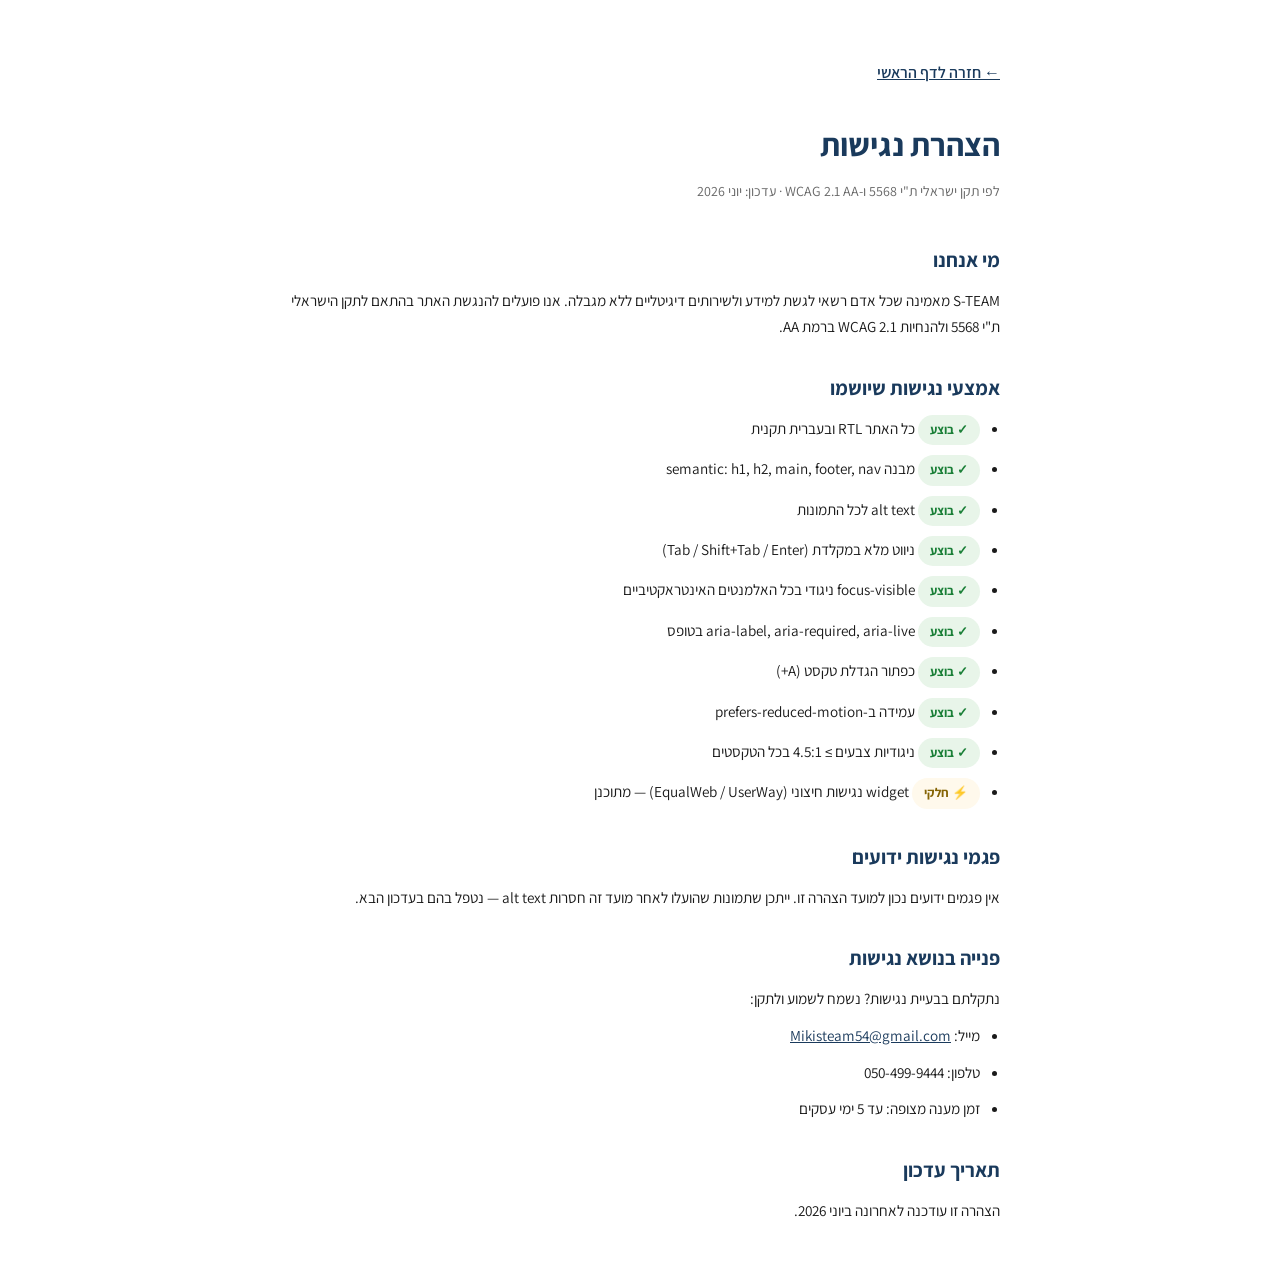
==== accessibility.html @ a2713044 "feat: initial S-TEAM landing page scaffold Full static mockup with all sections per brief: - index.h" ====
<!DOCTYPE html>
<html lang="he" dir="rtl">
<head>
  <meta charset="UTF-8">
  <meta name="viewport" content="width=device-width, initial-scale=1.0">
  <title>הצהרת נגישות · S-TEAM</title>
  <link rel="preconnect" href="https://fonts.googleapis.com">
  <link href="https://fonts.googleapis.com/css2?family=Assistant:wght@400;600;700&display=swap" rel="stylesheet">
  <link rel="stylesheet" href="css/style.css">
  <style>
    .legal-page { max-width: 760px; margin: 60px auto; padding-inline: 20px; }
    .legal-page h1 { font-size: 2rem; color: var(--color-primary); margin-bottom: 8px; }
    .legal-page .meta { color: var(--color-text-muted); font-size: .875rem; margin-bottom: 40px; }
    .legal-page h2 { font-size: 1.25rem; color: var(--color-primary); margin: 32px 0 10px; }
    .legal-page p, .legal-page li { line-height: 1.75; margin-bottom: 10px; font-size: .95rem; }
    .legal-page ul { padding-right: 20px; }
    .back-link { display: inline-block; margin-bottom: 32px; color: var(--color-primary); font-weight: 600; }
    .a11y-status { display: inline-block; padding: 4px 12px; border-radius: 100px; font-size: .8rem; font-weight: 700; }
    .a11y-status--done { background: #E8F5E9; color: #1A7F37; }
    .a11y-status--partial { background: #FFF9EC; color: #856404; }
  </style>
</head>
<body>
<main class="legal-page" id="main-content">
  <a href="index.html" class="back-link">← חזרה לדף הראשי</a>

  <h1>הצהרת נגישות</h1>
  <p class="meta">לפי תקן ישראלי ת"י 5568 ו-WCAG 2.1 AA · עדכון: יוני 2026</p>

  <h2>מי אנחנו</h2>
  <p>S-TEAM מאמינה שכל אדם רשאי לגשת למידע ולשירותים דיגיטליים ללא מגבלה. אנו פועלים להנגשת האתר בהתאם לתקן הישראלי ת"י 5568 ולהנחיות WCAG 2.1 ברמת AA.</p>

  <h2>אמצעי נגישות שיושמו</h2>
  <ul>
    <li><span class="a11y-status a11y-status--done">✓ בוצע</span> כל האתר RTL ובעברית תקנית</li>
    <li><span class="a11y-status a11y-status--done">✓ בוצע</span> מבנה semantic: h1, h2, main, footer, nav</li>
    <li><span class="a11y-status a11y-status--done">✓ בוצע</span> alt text לכל התמונות</li>
    <li><span class="a11y-status a11y-status--done">✓ בוצע</span> ניווט מלא במקלדת (Tab / Shift+Tab / Enter)</li>
    <li><span class="a11y-status a11y-status--done">✓ בוצע</span> focus-visible ניגודי בכל האלמנטים האינטראקטיביים</li>
    <li><span class="a11y-status a11y-status--done">✓ בוצע</span> aria-label, aria-required, aria-live בטופס</li>
    <li><span class="a11y-status a11y-status--done">✓ בוצע</span> כפתור הגדלת טקסט (A+)</li>
    <li><span class="a11y-status a11y-status--done">✓ בוצע</span> עמידה ב-prefers-reduced-motion</li>
    <li><span class="a11y-status a11y-status--done">✓ בוצע</span> ניגודיות צבעים ≥ 4.5:1 בכל הטקסטים</li>
    <li><span class="a11y-status a11y-status--partial">⚡ חלקי</span> widget נגישות חיצוני (EqualWeb / UserWay) — מתוכנן</li>
  </ul>

  <h2>פגמי נגישות ידועים</h2>
  <p>אין פגמים ידועים נכון למועד הצהרה זו. ייתכן שתמונות שהועלו לאחר מועד זה חסרות alt text — נטפל בהם בעדכון הבא.</p>

  <h2>פנייה בנושא נגישות</h2>
  <p>נתקלתם בבעיית נגישות? נשמח לשמוע ולתקן:</p>
  <ul>
    <li>מייל: <a href="mailto:Mikisteam54@gmail.com">Mikisteam54@gmail.com</a></li>
    <li>טלפון: 050-499-9444</li>
    <li>זמן מענה מצופה: עד 5 ימי עסקים</li>
  </ul>

  <h2>תאריך עדכון</h2>
  <p>הצהרה זו עודכנה לאחרונה ביוני 2026.</p>
</main>
</body>
</html>
---- css/style.css ----
/* ===========================================
   S-TEAM Landing Page · style.css
   RTL · Mobile-first · Assistant font
   =========================================== */

/* ---------- משתני מותג ---------- */
:root {
  --color-primary:        #1A3A5C;
  --color-secondary:      #C8A84B;
  --color-accent:         #E63939;
  --color-bg:             #FFFFFF;
  --color-bg-alt:         #F5F7FA;
  --color-text:           #1A1A1A;
  --color-text-muted:     #666666;
  --color-border:         #E0E0E0;
  --color-hero-overlay:   rgba(26,58,92,0.72);
  --color-success:        #1A7F37;
  --color-error:          #D32F2F;
  --color-whatsapp:       #25D366;

  --font-main: 'Assistant', 'Arial Hebrew', Arial, sans-serif;

  --text-sm:   0.875rem;
  --text-base: 1rem;
  --text-lg:   1.125rem;
  --text-xl:   1.25rem;
  --text-2xl:  1.5rem;
  --text-3xl:  1.875rem;
  --text-4xl:  2.25rem;
  --text-hero: clamp(2rem, 6vw, 3.2rem);

  --radius-sm:  6px;
  --radius-md:  12px;
  --radius-lg:  20px;

  --shadow-card: 0 4px 20px rgba(0,0,0,0.09);
  --shadow-btn:  0 4px 14px rgba(230,57,57,0.35);

  --max-width:   1100px;
  --section-gap: 72px;
  --container-px: 20px;
}

/* ---------- ריסט וגלובל ---------- */
*, *::before, *::after { box-sizing: border-box; margin: 0; padding: 0; }

html {
  scroll-behavior: smooth;
  -webkit-text-size-adjust: 100%;
}

body {
  font-family: var(--font-main);
  font-size: var(--text-base);
  color: var(--color-text);
  background: var(--color-bg);
  direction: rtl;
  line-height: 1.65;
  -webkit-font-smoothing: antialiased;
}

img { max-width: 100%; height: auto; display: block; }
a { color: var(--color-primary); text-decoration: underline; }
a:hover { color: var(--color-accent); }

/* focus ניגוד גבוה לנגישות */
:focus-visible {
  outline: 3px solid var(--color-secondary);
  outline-offset: 3px;
  border-radius: 3px;
}

/* ---------- עזרים ---------- */
.container {
  max-width: var(--max-width);
  margin-inline: auto;
  padding-inline: var(--container-px);
}

.section {
  padding-block: var(--section-gap);
}

.section:nth-child(even) {
  background: var(--color-bg-alt);
}

.section__title {
  font-size: var(--text-3xl);
  font-weight: 800;
  color: var(--color-primary);
  text-align: center;
  margin-bottom: 8px;
}

.section__sub {
  text-align: center;
  color: var(--color-text-muted);
  font-size: var(--text-lg);
  margin-bottom: 48px;
}

/* ---------- כפתורים ---------- */
.btn {
  display: inline-flex;
  align-items: center;
  justify-content: center;
  gap: 8px;
  padding: 14px 32px;
  border-radius: var(--radius-md);
  font-family: var(--font-main);
  font-size: var(--text-lg);
  font-weight: 700;
  cursor: pointer;
  border: 2px solid transparent;
  transition: background 0.2s, transform 0.15s, box-shadow 0.2s;
  text-decoration: none;
}

.btn--cta {
  background: var(--color-accent);
  color: #fff;
  box-shadow: var(--shadow-btn);
}
.btn--cta:hover {
  background: #c52e2e;
  transform: translateY(-2px);
  color: #fff;
}

.btn--primary {
  background: var(--color-primary);
  color: #fff;
}
.btn--primary:hover { background: #122a44; color: #fff; }

.btn--ghost {
  background: transparent;
  color: var(--color-text-muted);
  border-color: var(--color-border);
}
.btn--ghost:hover { background: var(--color-bg-alt); }

.btn--sm {
  padding: 8px 18px;
  font-size: var(--text-sm);
}

/* ---------- באנר עוגיות ---------- */
.cookie-banner {
  position: fixed;
  bottom: 0;
  inset-inline: 0;
  z-index: 9999;
  background: var(--color-primary);
  color: #fff;
  padding: 16px var(--container-px);
  display: flex;
  align-items: center;
  justify-content: space-between;
  gap: 16px;
  flex-wrap: wrap;
  font-size: var(--text-sm);
  box-shadow: 0 -2px 12px rgba(0,0,0,0.15);
}
.cookie-banner a { color: var(--color-secondary); }
.cookie-actions { display: flex; gap: 10px; flex-shrink: 0; }
.cookie-banner.hidden { display: none; }

/* ---------- HERO ---------- */
.hero {
  position: relative;
  min-height: 90vh;
  display: flex;
  flex-direction: column;
  justify-content: center;
  overflow: hidden;
}

.hero__bg {
  position: absolute;
  inset: 0;
  background-size: cover;
  background-position: center top;
  background-repeat: no-repeat;
}

/* placeholder לפני שהתמונה עולה */
.hero__bg-placeholder {
  position: absolute;
  inset: 0;
  background: linear-gradient(135deg, #1A3A5C 0%, #2d5a8e 100%);
  display: flex;
  align-items: center;
  justify-content: center;
  color: rgba(255,255,255,0.3);
  font-size: var(--text-xl);
  pointer-events: none;
}

.hero__overlay {
  position: absolute;
  inset: 0;
  background: var(--color-hero-overlay);
}

.hero__logo {
  position: absolute;
  top: 24px;
  right: var(--container-px);
  z-index: 10;
}

.logo-placeholder {
  font-family: var(--font-main);
  font-size: var(--text-2xl);
  font-weight: 900;
  color: #fff;
  letter-spacing: 2px;
  background: rgba(255,255,255,0.12);
  padding: 8px 18px;
  border-radius: var(--radius-sm);
  border: 2px solid rgba(255,255,255,0.3);
  /* להחליף ב-img כשהלוגו מגיע */
}

.logo-placeholder--footer {
  color: var(--color-secondary);
  background: transparent;
  border-color: rgba(200,168,75,0.4);
  font-size: var(--text-xl);
  padding: 4px 12px;
}

.hero__content {
  position: relative;
  z-index: 5;
  padding-block: 120px 80px;
  text-align: center;
}

.hero__title {
  font-size: var(--text-hero);
  font-weight: 900;
  color: #fff;
  text-shadow: 0 2px 8px rgba(0,0,0,0.4);
  margin-bottom: 20px;
  line-height: 1.2;
}

.hero__sub {
  font-size: clamp(var(--text-base), 2.5vw, var(--text-xl));
  color: rgba(255,255,255,0.92);
  margin-bottom: 36px;
  line-height: 1.8;
}

.hero__sep { color: var(--color-secondary); }

.hero__cta {
  font-size: var(--text-xl);
  padding: 18px 44px;
}

/* ---------- יתרונות ---------- */
.benefits__grid {
  display: grid;
  grid-template-columns: repeat(2, 1fr);
  gap: 24px;
}

@media (min-width: 768px) {
  .benefits__grid { grid-template-columns: repeat(4, 1fr); }
}

.benefit-card {
  background: var(--color-bg);
  border-radius: var(--radius-md);
  box-shadow: var(--shadow-card);
  padding: 32px 24px;
  text-align: center;
  transition: transform 0.2s;
}
.benefit-card:hover { transform: translateY(-4px); }

.benefit-card__icon {
  font-size: 2.5rem;
  margin-bottom: 14px;
  line-height: 1;
}

.benefit-card__title {
  font-size: var(--text-xl);
  font-weight: 800;
  color: var(--color-primary);
  margin-bottom: 10px;
}

.benefit-card__text {
  font-size: var(--text-sm);
  color: var(--color-text-muted);
  line-height: 1.6;
}

/* ---------- דרישות ---------- */
.requirements__cols {
  display: grid;
  gap: 24px;
}
@media (min-width: 640px) {
  .requirements__cols { grid-template-columns: 1fr 1fr; }
}

.req-block {
  background: var(--color-bg);
  border-radius: var(--radius-md);
  box-shadow: var(--shadow-card);
  padding: 32px 28px;
}

.req-block__title { margin-bottom: 18px; }

.req-block__badge {
  display: inline-block;
  padding: 4px 14px;
  border-radius: 100px;
  font-size: var(--text-sm);
  font-weight: 700;
  letter-spacing: 0.5px;
}
.req-block__badge--must {
  background: var(--color-primary);
  color: #fff;
}
.req-block__badge--plus {
  background: var(--color-secondary);
  color: var(--color-primary);
}

.req-list {
  list-style: none;
  display: flex;
  flex-direction: column;
  gap: 10px;
}
.req-list li {
  padding-right: 22px;
  position: relative;
  font-size: var(--text-base);
  line-height: 1.5;
}
.req-block--must .req-list li::before {
  content: '✓';
  color: var(--color-primary);
  position: absolute;
  right: 0;
  font-weight: 700;
}
.req-block--plus .req-list li::before {
  content: '★';
  color: var(--color-secondary);
  position: absolute;
  right: 0;
}

.requirements__note {
  margin-top: 28px;
  padding: 16px 20px;
  background: #FFF9EC;
  border-right: 4px solid var(--color-secondary);
  border-radius: 0 var(--radius-sm) var(--radius-sm) 0;
  font-size: var(--text-sm);
  color: var(--color-text);
}

/* ---------- גלריה ---------- */
.gallery {
  display: grid;
  gap: 24px;
  grid-template-columns: 1fr;
}
@media (min-width: 600px) {
  .gallery { grid-template-columns: repeat(3, 1fr); }
}

.gallery-card {
  border-radius: var(--radius-md);
  overflow: hidden;
  box-shadow: var(--shadow-card);
  background: var(--color-bg);
  transition: transform 0.2s;
}
.gallery-card:hover { transform: translateY(-4px); }

.gallery-card__img-wrap {
  position: relative;
  height: 220px;
  overflow: hidden;
  background: var(--color-bg-alt);
}

.gallery-card__img {
  width: 100%;
  height: 100%;
  object-fit: cover;
  display: block;
}

/* placeholder עד שהתמונה עולה */
.gallery-card__placeholder {
  position: absolute;
  inset: 0;
  display: flex;
  align-items: center;
  justify-content: center;
  color: var(--color-text-muted);
  font-size: var(--text-sm);
  background: linear-gradient(135deg, #e8edf3 0%, #d0d9e8 100%);
  pointer-events: none;
}

/* כשהתמונה נטענת, הפלייסהולדר מסתתר */
.gallery-card__img-wrap:has(img[src]:not([src=""])) .gallery-card__placeholder {
  display: none;
}

.gallery-card__body {
  padding: 20px;
}

.gallery-card__title {
  font-size: var(--text-xl);
  font-weight: 800;
  color: var(--color-primary);
  margin-bottom: 8px;
}

.gallery-card__text {
  font-size: var(--text-sm);
  color: var(--color-text-muted);
  line-height: 1.6;
}

/* ---------- טופס ---------- */
.form-section { background: var(--color-primary); }
.form-section .section__title { color: #fff; }
.form-section .section__sub { color: rgba(255,255,255,0.75); }

.app-form {
  max-width: 600px;
  margin-inline: auto;
  background: #fff;
  border-radius: var(--radius-lg);
  padding: 40px 32px;
  box-shadow: 0 8px 40px rgba(0,0,0,0.25);
}

.form-group {
  margin-bottom: 22px;
}

.form-label {
  display: block;
  font-weight: 700;
  font-size: var(--text-sm);
  margin-bottom: 7px;
  color: var(--color-text);
}

.req-star { color: var(--color-error); margin-right: 2px; }

.form-input,
.form-select {
  width: 100%;
  padding: 12px 14px;
  border: 2px solid var(--color-border);
  border-radius: var(--radius-sm);
  font-family: var(--font-main);
  font-size: var(--text-base);
  color: var(--color-text);
  direction: rtl;
  transition: border-color 0.2s;
  background: #fff;
  appearance: none;
  -webkit-appearance: none;
}

.form-select {
  background-image: url("data:image/svg+xml,%3Csvg xmlns='http://www.w3.org/2000/svg' width='12' height='8' viewBox='0 0 12 8'%3E%3Cpath d='M1 1l5 5 5-5' stroke='%23666' stroke-width='1.5' fill='none' stroke-linecap='round'/%3E%3C/svg%3E");
  background-repeat: no-repeat;
  background-position: left 14px center;
  padding-left: 36px;
  cursor: pointer;
}

.form-input:focus,
.form-select:focus {
  border-color: var(--color-primary);
  outline: none;
  box-shadow: 0 0 0 3px rgba(26,58,92,0.15);
}

.form-input--short { max-width: 160px; }

.form-input[aria-invalid="true"],
.form-select[aria-invalid="true"] {
  border-color: var(--color-error);
}

.form-error {
  display: block;
  margin-top: 5px;
  font-size: var(--text-sm);
  color: var(--color-error);
  min-height: 18px;
}

/* Checkbox */
.form-group--checkbox { margin-bottom: 18px; }

.form-checkbox-label {
  display: flex;
  align-items: flex-start;
  gap: 12px;
  cursor: pointer;
  font-size: var(--text-sm);
  color: var(--color-text);
  line-height: 1.5;
}

.form-checkbox {
  /* ניסתר, ה-custom מוצג */
  position: absolute;
  opacity: 0;
  width: 0;
  height: 0;
}

.form-checkbox-custom {
  flex-shrink: 0;
  width: 22px;
  height: 22px;
  border: 2px solid var(--color-border);
  border-radius: 5px;
  background: #fff;
  display: flex;
  align-items: center;
  justify-content: center;
  margin-top: 1px;
  transition: border-color 0.2s, background 0.2s;
}

.form-checkbox:checked + .form-checkbox-custom {
  background: var(--color-primary);
  border-color: var(--color-primary);
}
.form-checkbox:checked + .form-checkbox-custom::after {
  content: '';
  display: block;
  width: 6px;
  height: 11px;
  border: 2px solid #fff;
  border-top: none;
  border-right: none;
  transform: rotate(-45deg) translateY(-1px);
}
.form-checkbox:focus-visible + .form-checkbox-custom {
  outline: 3px solid var(--color-secondary);
  outline-offset: 2px;
}

.form-checkbox-label--consent a { color: var(--color-primary); }

.form__submit {
  width: 100%;
  font-size: var(--text-xl);
  padding: 16px;
  margin-top: 8px;
}

.form-msg {
  margin-top: 16px;
  padding: 14px 18px;
  border-radius: var(--radius-sm);
  font-size: var(--text-sm);
  font-weight: 600;
}
.form-msg--success {
  background: #E8F5E9;
  color: var(--color-success);
  border: 1px solid #A5D6A7;
}
.form-msg--error {
  background: #FFEBEE;
  color: var(--color-error);
  border: 1px solid #EF9A9A;
}

/* ---------- FAQ ---------- */
.faq__list {
  max-width: 760px;
  margin-inline: auto;
  display: flex;
  flex-direction: column;
  gap: 12px;
}

.faq-item {
  background: var(--color-bg);
  border: 1px solid var(--color-border);
  border-radius: var(--radius-md);
  overflow: hidden;
}

.faq-item__q {
  display: flex;
  justify-content: space-between;
  align-items: center;
  padding: 18px 24px;
  font-weight: 700;
  font-size: var(--text-base);
  cursor: pointer;
  list-style: none;
  color: var(--color-primary);
  transition: background 0.15s;
}
.faq-item__q::-webkit-details-marker { display: none; }
.faq-item__q::after {
  content: '+';
  font-size: var(--text-xl);
  font-weight: 300;
  color: var(--color-text-muted);
  flex-shrink: 0;
  margin-right: auto;
  margin-left: 8px;
}
.faq-item[open] .faq-item__q::after { content: '−'; }
.faq-item__q:hover { background: var(--color-bg-alt); }

.faq-item__a {
  padding: 0 24px 20px;
  font-size: var(--text-sm);
  color: var(--color-text-muted);
  line-height: 1.7;
  border-top: 1px solid var(--color-border);
  padding-top: 16px;
}

/* ---------- Footer ---------- */
.footer {
  background: var(--color-primary);
  color: rgba(255,255,255,0.7);
  padding-block: 40px;
}

.footer__inner {
  display: flex;
  flex-direction: column;
  align-items: center;
  gap: 20px;
  text-align: center;
}

.footer__tagline {
  font-size: var(--text-sm);
  color: rgba(255,255,255,0.5);
  margin-top: 4px;
}

.footer__links {
  display: flex;
  gap: 24px;
  flex-wrap: wrap;
  justify-content: center;
}
.footer__links a {
  color: rgba(255,255,255,0.65);
  font-size: var(--text-sm);
  text-decoration: none;
}
.footer__links a:hover { color: var(--color-secondary); }

.footer__copy {
  font-size: var(--text-sm);
  color: rgba(255,255,255,0.45);
}
.footer__copy a {
  color: rgba(255,255,255,0.55);
  text-decoration: none;
}

/* ---------- כפתור וואטסאפ צף ---------- */
.whatsapp-float {
  position: fixed;
  bottom: 28px;
  left: 20px;         /* שמאל – RTL */
  z-index: 9000;
  background: var(--color-whatsapp);
  color: #fff !important;
  border-radius: 50px;
  display: flex;
  align-items: center;
  gap: 10px;
  padding: 12px 20px;
  box-shadow: 0 4px 20px rgba(37,211,102,0.45);
  text-decoration: none;
  font-weight: 700;
  font-size: var(--text-sm);
  transition: transform 0.2s, box-shadow 0.2s;
}
.whatsapp-float:hover {
  transform: scale(1.05);
  box-shadow: 0 6px 24px rgba(37,211,102,0.6);
  color: #fff !important;
}
.whatsapp-float__label { white-space: nowrap; }

/* ---------- Responsive ---------- */
@media (max-width: 480px) {
  :root { --section-gap: 52px; }

  .hero__content { padding-block: 100px 60px; }
  .hero__cta { width: 100%; }

  .benefits__grid { grid-template-columns: 1fr; }

  .app-form { padding: 28px 20px; }

  .whatsapp-float__label { display: none; }
  .whatsapp-float { padding: 14px; border-radius: 50%; }
}

@media (min-width: 768px) {
  .footer__inner { flex-direction: row; justify-content: space-between; text-align: right; }
}

/* ---------- ניגודיות ונגישות ---------- */
@media (prefers-reduced-motion: reduce) {
  *, *::before, *::after { animation-duration: 0.01ms !important; transition-duration: 0.01ms !important; }
}

/* מצב high-contrast */
@media (prefers-contrast: high) {
  :root {
    --color-primary: #000080;
    --color-accent: #CC0000;
    --color-border: #000;
  }
}

/* הגדלת טקסט (מנוהל ע"י accessibility.js) */
body.text-lg { font-size: 1.125rem; }
body.text-xl { font-size: 1.25rem; }
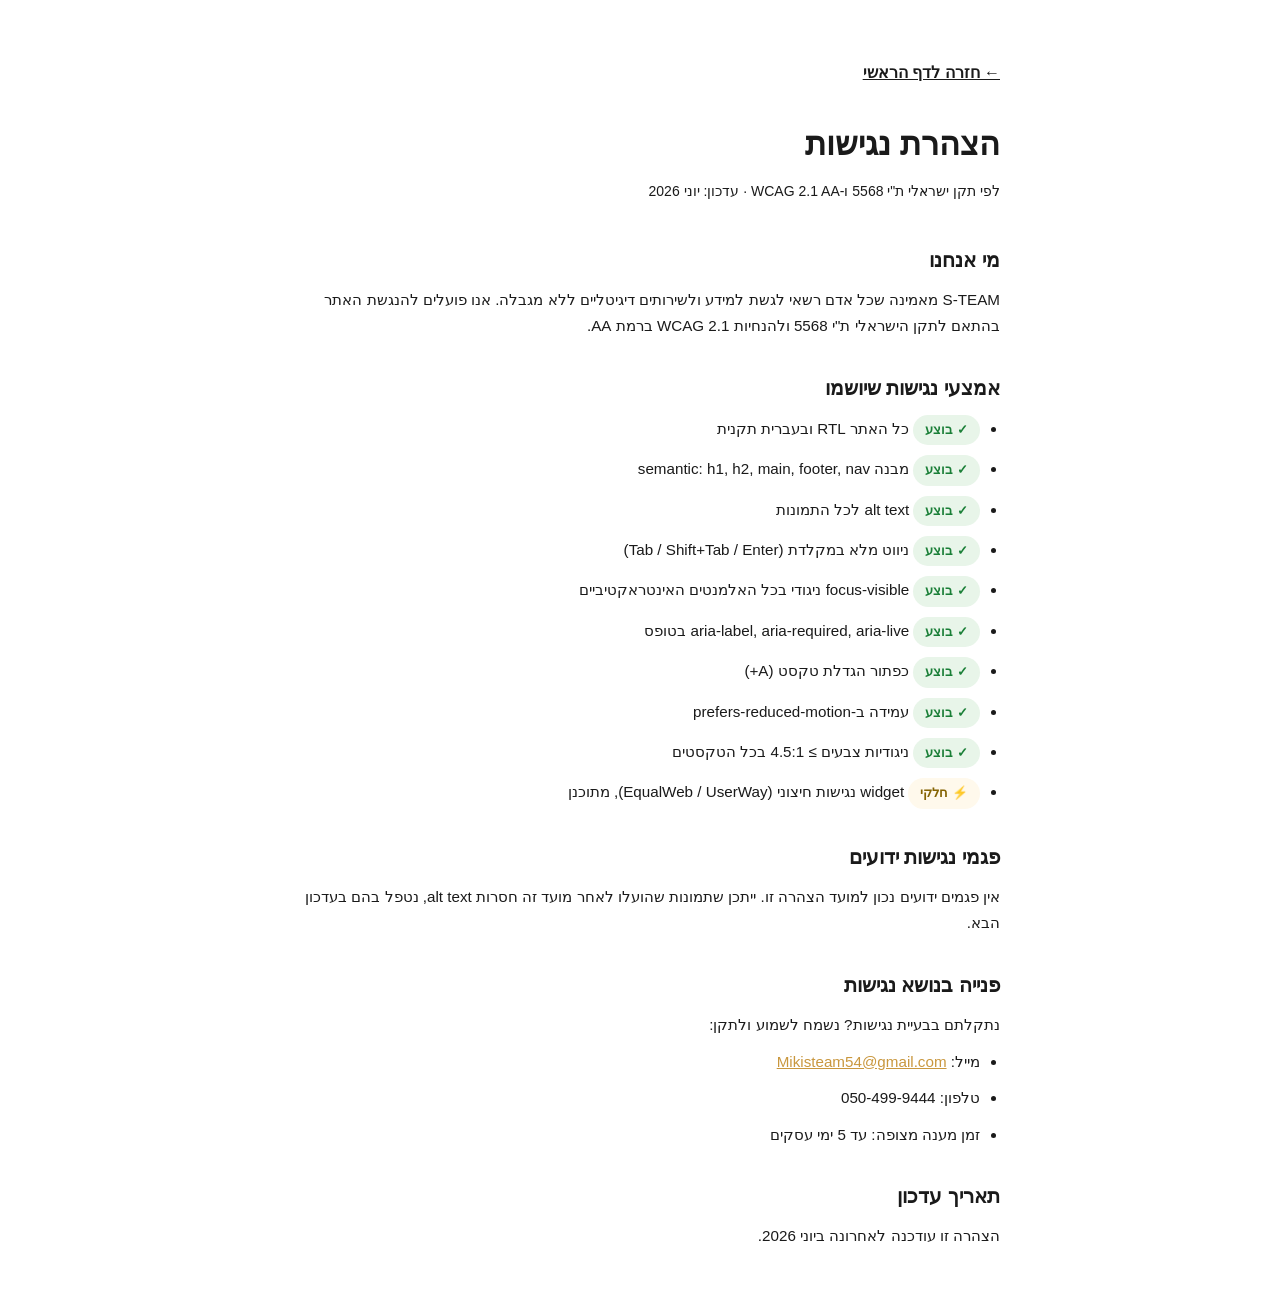
==== commit 3241c645: "Remove all em-dashes from all files, join sentences naturally with comma Co-Authored-By: Claude Sonn" ====
--- a/accessibility.html
+++ b/accessibility.html
@@ -41,11 +41,11 @@
     <li><span class="a11y-status a11y-status--done">✓ בוצע</span> כפתור הגדלת טקסט (A+)</li>
     <li><span class="a11y-status a11y-status--done">✓ בוצע</span> עמידה ב-prefers-reduced-motion</li>
     <li><span class="a11y-status a11y-status--done">✓ בוצע</span> ניגודיות צבעים ≥ 4.5:1 בכל הטקסטים</li>
-    <li><span class="a11y-status a11y-status--partial">⚡ חלקי</span> widget נגישות חיצוני (EqualWeb / UserWay) — מתוכנן</li>
+    <li><span class="a11y-status a11y-status--partial">⚡ חלקי</span> widget נגישות חיצוני (EqualWeb / UserWay), מתוכנן</li>
   </ul>
 
   <h2>פגמי נגישות ידועים</h2>
-  <p>אין פגמים ידועים נכון למועד הצהרה זו. ייתכן שתמונות שהועלו לאחר מועד זה חסרות alt text — נטפל בהם בעדכון הבא.</p>
+  <p>אין פגמים ידועים נכון למועד הצהרה זו. ייתכן שתמונות שהועלו לאחר מועד זה חסרות alt text, נטפל בהם בעדכון הבא.</p>
 
   <h2>פנייה בנושא נגישות</h2>
   <p>נתקלתם בבעיית נגישות? נשמח לשמוע ולתקן:</p>
--- a/css/style.css
+++ b/css/style.css
@@ -1,753 +1,1052 @@
-/* ===========================================
-   S-TEAM Landing Page · style.css
-   RTL · Mobile-first · Assistant font
-   =========================================== */
-
-/* ---------- משתני מותג ---------- */
+/* ================================================
+   S-TEAM · style.css
+   Light theme · Gold accent · RTL · Mobile-first
+   ================================================ */
+
 :root {
-  --color-primary:        #1A3A5C;
-  --color-secondary:      #C8A84B;
-  --color-accent:         #E63939;
-  --color-bg:             #FFFFFF;
-  --color-bg-alt:         #F5F7FA;
-  --color-text:           #1A1A1A;
-  --color-text-muted:     #666666;
-  --color-border:         #E0E0E0;
-  --color-hero-overlay:   rgba(26,58,92,0.72);
-  --color-success:        #1A7F37;
-  --color-error:          #D32F2F;
-  --color-whatsapp:       #25D366;
-
-  --font-main: 'Assistant', 'Arial Hebrew', Arial, sans-serif;
-
-  --text-sm:   0.875rem;
-  --text-base: 1rem;
-  --text-lg:   1.125rem;
-  --text-xl:   1.25rem;
-  --text-2xl:  1.5rem;
-  --text-3xl:  1.875rem;
-  --text-4xl:  2.25rem;
-  --text-hero: clamp(2rem, 6vw, 3.2rem);
-
-  --radius-sm:  6px;
-  --radius-md:  12px;
-  --radius-lg:  20px;
-
-  --shadow-card: 0 4px 20px rgba(0,0,0,0.09);
-  --shadow-btn:  0 4px 14px rgba(230,57,57,0.35);
-
-  --max-width:   1100px;
-  --section-gap: 72px;
-  --container-px: 20px;
-}
-
-/* ---------- ריסט וגלובל ---------- */
+  --gold:         #C9973E;
+  --gold-light:   #EDD068;
+  --gold-glow:    rgba(201,151,62,0.30);
+  --gold-border:  rgba(201,151,62,0.35);
+  --gold-bg:      rgba(201,151,62,0.08);
+
+  --bg:           #FFFFFF;
+  --bg-alt:       #F8F8F6;
+  --text:         #1A1A1A;
+  --text-muted:   #6B7280;
+  --text-dim:     #9CA3AF;
+  --border:       #E5E7EB;
+
+  --green:        #22C55E;
+
+  --font:         'Heebo', 'Arial Hebrew', Arial, sans-serif;
+
+  --radius-sm:    8px;
+  --radius-md:    14px;
+  --radius-lg:    20px;
+
+  --shadow-sm:    0 2px 8px rgba(0,0,0,0.07);
+  --shadow-md:    0 4px 20px rgba(0,0,0,0.10);
+  --shadow-gold:  0 4px 24px rgba(201,151,62,0.28);
+
+  --max-w:        1100px;
+  --px:           20px;
+  --section-py:   88px;
+  --header-h:     80px;
+}
+
+/* ---------- Reset ---------- */
 *, *::before, *::after { box-sizing: border-box; margin: 0; padding: 0; }
-
-html {
-  scroll-behavior: smooth;
-  -webkit-text-size-adjust: 100%;
-}
-
+html { scroll-behavior: smooth; }
 body {
-  font-family: var(--font-main);
-  font-size: var(--text-base);
-  color: var(--color-text);
-  background: var(--color-bg);
+  font-family: var(--font);
+  background: var(--bg);
+  color: var(--text);
   direction: rtl;
   line-height: 1.65;
   -webkit-font-smoothing: antialiased;
-}
-
+  overflow-x: hidden;
+}
 img { max-width: 100%; height: auto; display: block; }
-a { color: var(--color-primary); text-decoration: underline; }
-a:hover { color: var(--color-accent); }
-
-/* focus ניגוד גבוה לנגישות */
-:focus-visible {
-  outline: 3px solid var(--color-secondary);
-  outline-offset: 3px;
-  border-radius: 3px;
-}
-
-/* ---------- עזרים ---------- */
-.container {
-  max-width: var(--max-width);
-  margin-inline: auto;
-  padding-inline: var(--container-px);
-}
-
-.section {
-  padding-block: var(--section-gap);
-}
-
-.section:nth-child(even) {
-  background: var(--color-bg-alt);
-}
-
-.section__title {
-  font-size: var(--text-3xl);
-  font-weight: 800;
-  color: var(--color-primary);
-  text-align: center;
-  margin-bottom: 8px;
-}
-
-.section__sub {
-  text-align: center;
-  color: var(--color-text-muted);
-  font-size: var(--text-lg);
-  margin-bottom: 48px;
-}
-
-/* ---------- כפתורים ---------- */
+a { color: var(--gold); transition: color .2s; }
+a:hover { color: var(--gold-light); }
+:focus-visible { outline: 2px solid var(--gold); outline-offset: 3px; border-radius: 3px; }
+
+/* ---------- Utils ---------- */
+.container { max-width: var(--max-w); margin-inline: auto; padding-inline: var(--px); }
+.section    { padding-block: var(--section-py); }
+.gold-text  { color: var(--gold); }
+.gold-link  { color: var(--gold); text-decoration: underline; }
+
+/* ---------- Fade-in ---------- */
+.fade-in {
+  opacity: 0;
+  transform: translateY(22px);
+  transition: opacity .55s ease, transform .55s ease;
+}
+.fade-in.visible { opacity: 1; transform: translateY(0); }
+
+.benefits-grid .fade-in:nth-child(2) { transition-delay: .10s; }
+.benefits-grid .fade-in:nth-child(3) { transition-delay: .20s; }
+.benefits-grid .fade-in:nth-child(4) { transition-delay: .30s; }
+.domains-grid  .fade-in:nth-child(2) { transition-delay: .10s; }
+.domains-grid  .fade-in:nth-child(3) { transition-delay: .20s; }
+.faq-list      .fade-in:nth-child(2) { transition-delay: .07s; }
+.faq-list      .fade-in:nth-child(3) { transition-delay: .14s; }
+.faq-list      .fade-in:nth-child(4) { transition-delay: .21s; }
+.faq-list      .fade-in:nth-child(5) { transition-delay: .28s; }
+
+/* ---------- Buttons ---------- */
 .btn {
   display: inline-flex;
   align-items: center;
   justify-content: center;
   gap: 8px;
-  padding: 14px 32px;
-  border-radius: var(--radius-md);
-  font-family: var(--font-main);
-  font-size: var(--text-lg);
+  border: none;
+  border-radius: var(--radius-sm);
+  font-family: var(--font);
   font-weight: 700;
   cursor: pointer;
-  border: 2px solid transparent;
-  transition: background 0.2s, transform 0.15s, box-shadow 0.2s;
   text-decoration: none;
-}
-
-.btn--cta {
-  background: var(--color-accent);
+  min-height: 44px;
+  padding: 12px 26px;
+  font-size: 1rem;
+  transition: background .2s, box-shadow .2s, transform .15s, color .2s;
+  white-space: nowrap;
+  line-height: 1;
+}
+.btn--gold {
+  background: var(--gold);
   color: #fff;
-  box-shadow: var(--shadow-btn);
-}
-.btn--cta:hover {
-  background: #c52e2e;
+}
+.btn--gold:hover {
+  background: var(--gold-light);
+  box-shadow: 0 0 20px var(--gold-glow);
   transform: translateY(-2px);
   color: #fff;
 }
-
-.btn--primary {
-  background: var(--color-primary);
-  color: #fff;
-}
-.btn--primary:hover { background: #122a44; color: #fff; }
-
-.btn--ghost {
+.btn--sm { min-height: 38px; padding: 8px 18px; font-size: .875rem; }
+.btn--ghost-sm {
   background: transparent;
-  color: var(--color-text-muted);
-  border-color: var(--color-border);
-}
-.btn--ghost:hover { background: var(--color-bg-alt); }
-
-.btn--sm {
-  padding: 8px 18px;
-  font-size: var(--text-sm);
-}
-
-/* ---------- באנר עוגיות ---------- */
+  color: var(--text-muted);
+  border: 1px solid var(--border);
+  min-height: 38px;
+  padding: 7px 16px;
+  font-size: .875rem;
+  cursor: pointer;
+  font-family: var(--font);
+  font-weight: 600;
+  border-radius: var(--radius-sm);
+  transition: background .2s;
+}
+.btn--ghost-sm:hover { background: var(--bg-alt); }
+
+/* ---------- Section headers ---------- */
+.section-header { text-align: center; margin-bottom: 52px; }
+.section-title {
+  font-size: clamp(1.65rem, 4vw, 2.3rem);
+  font-weight: 800;
+  color: var(--text);
+  letter-spacing: -.4px;
+  margin-bottom: 8px;
+}
+.section-title::after {
+  content: '';
+  display: block;
+  width: 48px;
+  height: 3px;
+  background: var(--gold);
+  margin: 12px auto 0;
+  border-radius: 2px;
+}
+.section-sub { color: var(--text-muted); font-size: 1.05rem; margin-top: 12px; }
+
+/* ---------- Cookie Banner ---------- */
 .cookie-banner {
   position: fixed;
   bottom: 0;
   inset-inline: 0;
   z-index: 9999;
-  background: var(--color-primary);
+  background: var(--text);
   color: #fff;
-  padding: 16px var(--container-px);
+  padding: 14px var(--px);
   display: flex;
   align-items: center;
   justify-content: space-between;
   gap: 16px;
   flex-wrap: wrap;
-  font-size: var(--text-sm);
-  box-shadow: 0 -2px 12px rgba(0,0,0,0.15);
-}
-.cookie-banner a { color: var(--color-secondary); }
+  font-size: .875rem;
+  box-shadow: 0 -2px 12px rgba(0,0,0,0.12);
+}
+.cookie-banner a { color: var(--gold-light); }
 .cookie-actions { display: flex; gap: 10px; flex-shrink: 0; }
 .cookie-banner.hidden { display: none; }
 
-/* ---------- HERO ---------- */
+/* ---------- Header ---------- */
+.site-header {
+  position: fixed;
+  top: 0;
+  inset-inline: 0;
+  z-index: 1000;
+  height: var(--header-h);
+  background: #FFFFFF;
+  box-shadow: 0 2px 16px rgba(0,0,0,0.08);
+  transition: box-shadow .3s;
+}
+.site-header.scrolled { box-shadow: 0 2px 24px rgba(0,0,0,0.13); }
+.header-inner {
+  display: flex;
+  align-items: center;
+  justify-content: space-between;
+  height: 100%;
+}
+.header-logo { display: flex; align-items: center; text-decoration: none; }
+.logo-img {
+  height: 70px;
+  width: auto;
+  max-width: 220px;
+  object-fit: contain;
+}
+.header-cta { font-size: .95rem; }
+
+/* ---------- Hero ---------- */
 .hero {
   position: relative;
-  min-height: 90vh;
-  display: flex;
-  flex-direction: column;
-  justify-content: center;
+  min-height: 100vh;
+  display: flex;
+  align-items: center;
   overflow: hidden;
-}
-
-.hero__bg {
+  padding-top: var(--header-h);
+}
+
+/* וידאו */
+.hero-video {
+  position: absolute;
+  inset: 0;
+  width: 100%;
+  height: 100%;
+  object-fit: cover;
+  z-index: 0;
+}
+/* fallback תמונה,מוצגת מאחורי הוידאו; נגלית אם הוידאו לא נטען */
+.hero-video-fallback {
   position: absolute;
   inset: 0;
   background-size: cover;
-  background-position: center top;
-  background-repeat: no-repeat;
-}
-
-/* placeholder לפני שהתמונה עולה */
-.hero__bg-placeholder {
+  background-position: center;
+  z-index: -1;
+}
+
+.hero-overlay {
   position: absolute;
   inset: 0;
-  background: linear-gradient(135deg, #1A3A5C 0%, #2d5a8e 100%);
-  display: flex;
-  align-items: center;
-  justify-content: center;
-  color: rgba(255,255,255,0.3);
-  font-size: var(--text-xl);
-  pointer-events: none;
-}
-
-.hero__overlay {
-  position: absolute;
-  inset: 0;
-  background: var(--color-hero-overlay);
-}
-
-.hero__logo {
-  position: absolute;
-  top: 24px;
-  right: var(--container-px);
-  z-index: 10;
-}
-
-.logo-placeholder {
-  font-family: var(--font-main);
-  font-size: var(--text-2xl);
+  background: rgba(0,0,0,0.55);
+  z-index: 1;
+}
+
+.hero-inner {
+  position: relative;
+  z-index: 5;
+  display: flex;
+  align-items: center;
+  justify-content: space-between;
+  gap: 40px;
+  padding-block: 80px 60px;
+  width: 100%;
+}
+
+/* Hero text,ימין (RTL start) */
+.hero-text { flex: 1; max-width: 560px; }
+
+.hero-badge {
+  display: inline-flex;
+  align-items: center;
+  gap: 7px;
+  background: rgba(201,151,62,0.15);
+  border: 1px solid rgba(201,151,62,0.4);
+  border-radius: 100px;
+  padding: 6px 16px;
+  font-size: .8rem;
+  color: var(--gold-light);
+  font-weight: 600;
+  letter-spacing: .4px;
+  margin-bottom: 24px;
+}
+
+.hero-title {
+  font-size: clamp(2rem, 6vw, 4rem);
   font-weight: 900;
   color: #fff;
-  letter-spacing: 2px;
-  background: rgba(255,255,255,0.12);
-  padding: 8px 18px;
+  line-height: 1.1;
+  letter-spacing: -1px;
+  margin-bottom: 18px;
+}
+
+.hero-sub {
+  font-size: clamp(.95rem, 2vw, 1.15rem);
+  color: rgba(255,255,255,0.88);
+  line-height: 1.75;
+  margin-bottom: 36px;
+}
+.hero-sub strong { color: var(--gold-light); font-weight: 700; }
+
+.hero-stats {
+  display: flex;
+  gap: 0;
+  align-items: center;
+  background: rgba(0,0,0,0.4);
+  border: 1px solid rgba(201,151,62,0.3);
+  border-radius: var(--radius-md);
+  backdrop-filter: blur(8px);
+  overflow: hidden;
+  max-width: 420px;
+}
+.stat-item { flex: 1; padding: 16px 18px; text-align: center; }
+.stat-num  { display: block; font-size: 1.45rem; font-weight: 800; line-height: 1.1; }
+.stat-label{ display: block; font-size: .72rem; color: rgba(255,255,255,0.65); margin-top: 3px; }
+.stat-divider { width: 1px; height: 36px; background: rgba(201,151,62,0.25); flex-shrink: 0; }
+
+/* Hero floating form,שמאל (RTL end) */
+.hero-form-wrap {
+  flex-shrink: 0;
+  width: 340px;
+}
+.hero-form {
+  background: rgba(0,0,0,0.75);
+  border: 1px solid rgba(201,151,62,0.3);
+  border-radius: var(--radius-lg);
+  backdrop-filter: blur(16px);
+  -webkit-backdrop-filter: blur(16px);
+  padding: 32px 28px;
+}
+.hero-form-title {
+  font-size: 1.3rem;
+  font-weight: 800;
+  color: #fff;
+  margin-bottom: 4px;
+}
+.hero-form-sub {
+  font-size: .82rem;
+  color: rgba(255,255,255,0.55);
+  margin-bottom: 22px;
+}
+
+.hf-group { margin-bottom: 16px; }
+.hf-label {
+  display: block;
+  font-size: .82rem;
+  font-weight: 600;
+  color: rgba(255,255,255,0.75);
+  margin-bottom: 6px;
+}
+.req-star { color: var(--gold); margin-right: 2px; }
+.hf-input {
+  width: 100%;
+  padding: 11px 14px;
+  background: rgba(255,255,255,0.08);
+  border: 1px solid rgba(201,151,62,0.3);
   border-radius: var(--radius-sm);
-  border: 2px solid rgba(255,255,255,0.3);
-  /* להחליף ב-img כשהלוגו מגיע */
-}
-
-.logo-placeholder--footer {
-  color: var(--color-secondary);
-  background: transparent;
-  border-color: rgba(200,168,75,0.4);
-  font-size: var(--text-xl);
-  padding: 4px 12px;
-}
-
-.hero__content {
-  position: relative;
-  z-index: 5;
-  padding-block: 120px 80px;
-  text-align: center;
-}
-
-.hero__title {
-  font-size: var(--text-hero);
-  font-weight: 900;
   color: #fff;
-  text-shadow: 0 2px 8px rgba(0,0,0,0.4);
-  margin-bottom: 20px;
-  line-height: 1.2;
-}
-
-.hero__sub {
-  font-size: clamp(var(--text-base), 2.5vw, var(--text-xl));
-  color: rgba(255,255,255,0.92);
-  margin-bottom: 36px;
-  line-height: 1.8;
-}
-
-.hero__sep { color: var(--color-secondary); }
-
-.hero__cta {
-  font-size: var(--text-xl);
-  padding: 18px 44px;
-}
-
-/* ---------- יתרונות ---------- */
-.benefits__grid {
-  display: grid;
-  grid-template-columns: repeat(2, 1fr);
-  gap: 24px;
-}
-
-@media (min-width: 768px) {
-  .benefits__grid { grid-template-columns: repeat(4, 1fr); }
-}
-
-.benefit-card {
-  background: var(--color-bg);
-  border-radius: var(--radius-md);
-  box-shadow: var(--shadow-card);
-  padding: 32px 24px;
-  text-align: center;
-  transition: transform 0.2s;
-}
-.benefit-card:hover { transform: translateY(-4px); }
-
-.benefit-card__icon {
-  font-size: 2.5rem;
-  margin-bottom: 14px;
-  line-height: 1;
-}
-
-.benefit-card__title {
-  font-size: var(--text-xl);
-  font-weight: 800;
-  color: var(--color-primary);
-  margin-bottom: 10px;
-}
-
-.benefit-card__text {
-  font-size: var(--text-sm);
-  color: var(--color-text-muted);
-  line-height: 1.6;
-}
-
-/* ---------- דרישות ---------- */
-.requirements__cols {
-  display: grid;
-  gap: 24px;
-}
-@media (min-width: 640px) {
-  .requirements__cols { grid-template-columns: 1fr 1fr; }
-}
-
-.req-block {
-  background: var(--color-bg);
-  border-radius: var(--radius-md);
-  box-shadow: var(--shadow-card);
-  padding: 32px 28px;
-}
-
-.req-block__title { margin-bottom: 18px; }
-
-.req-block__badge {
-  display: inline-block;
-  padding: 4px 14px;
-  border-radius: 100px;
-  font-size: var(--text-sm);
-  font-weight: 700;
-  letter-spacing: 0.5px;
-}
-.req-block__badge--must {
-  background: var(--color-primary);
-  color: #fff;
-}
-.req-block__badge--plus {
-  background: var(--color-secondary);
-  color: var(--color-primary);
-}
-
-.req-list {
-  list-style: none;
-  display: flex;
-  flex-direction: column;
+  font-family: var(--font);
+  font-size: .95rem;
+  direction: rtl;
+  min-height: 44px;
+  transition: border-color .2s, background .2s;
+  -webkit-appearance: none;
+  appearance: none;
+}
+.hf-input::placeholder { color: rgba(255,255,255,0.3); }
+.hf-input:focus {
+  outline: none;
+  border-color: var(--gold);
+  background: rgba(201,151,62,0.1);
+}
+
+.hf-select-wrap { position: relative; }
+.hf-select { cursor: pointer; padding-left: 36px; }
+.hf-chevron {
+  position: absolute;
+  left: 12px;
+  top: 50%;
+  transform: translateY(-50%);
+  color: var(--gold);
+  pointer-events: none;
+}
+.hf-select option { background: #1a1a1a; color: #fff; }
+
+.hf-error { display: block; font-size: .76rem; color: var(--gold-light); margin-top: 4px; min-height: 16px; }
+
+/* hero form checkbox */
+.hf-check-group { margin-bottom: 18px; }
+.hf-check-label {
+  display: flex;
+  align-items: flex-start;
   gap: 10px;
-}
-.req-list li {
-  padding-right: 22px;
-  position: relative;
-  font-size: var(--text-base);
+  cursor: pointer;
+  font-size: .82rem;
+  color: rgba(255,255,255,0.65);
   line-height: 1.5;
 }
-.req-block--must .req-list li::before {
-  content: '✓';
-  color: var(--color-primary);
-  position: absolute;
-  right: 0;
-  font-weight: 700;
-}
-.req-block--plus .req-list li::before {
-  content: '★';
-  color: var(--color-secondary);
-  position: absolute;
-  right: 0;
-}
-
-.requirements__note {
-  margin-top: 28px;
-  padding: 16px 20px;
-  background: #FFF9EC;
-  border-right: 4px solid var(--color-secondary);
-  border-radius: 0 var(--radius-sm) var(--radius-sm) 0;
-  font-size: var(--text-sm);
-  color: var(--color-text);
-}
-
-/* ---------- גלריה ---------- */
-.gallery {
-  display: grid;
-  gap: 24px;
-  grid-template-columns: 1fr;
-}
-@media (min-width: 600px) {
-  .gallery { grid-template-columns: repeat(3, 1fr); }
-}
-
-.gallery-card {
-  border-radius: var(--radius-md);
-  overflow: hidden;
-  box-shadow: var(--shadow-card);
-  background: var(--color-bg);
-  transition: transform 0.2s;
-}
-.gallery-card:hover { transform: translateY(-4px); }
-
-.gallery-card__img-wrap {
-  position: relative;
-  height: 220px;
-  overflow: hidden;
-  background: var(--color-bg-alt);
-}
-
-.gallery-card__img {
-  width: 100%;
-  height: 100%;
-  object-fit: cover;
-  display: block;
-}
-
-/* placeholder עד שהתמונה עולה */
-.gallery-card__placeholder {
-  position: absolute;
-  inset: 0;
-  display: flex;
-  align-items: center;
-  justify-content: center;
-  color: var(--color-text-muted);
-  font-size: var(--text-sm);
-  background: linear-gradient(135deg, #e8edf3 0%, #d0d9e8 100%);
-  pointer-events: none;
-}
-
-/* כשהתמונה נטענת, הפלייסהולדר מסתתר */
-.gallery-card__img-wrap:has(img[src]:not([src=""])) .gallery-card__placeholder {
-  display: none;
-}
-
-.gallery-card__body {
-  padding: 20px;
-}
-
-.gallery-card__title {
-  font-size: var(--text-xl);
-  font-weight: 800;
-  color: var(--color-primary);
-  margin-bottom: 8px;
-}
-
-.gallery-card__text {
-  font-size: var(--text-sm);
-  color: var(--color-text-muted);
-  line-height: 1.6;
-}
-
-/* ---------- טופס ---------- */
-.form-section { background: var(--color-primary); }
-.form-section .section__title { color: #fff; }
-.form-section .section__sub { color: rgba(255,255,255,0.75); }
-
-.app-form {
-  max-width: 600px;
-  margin-inline: auto;
-  background: #fff;
-  border-radius: var(--radius-lg);
-  padding: 40px 32px;
-  box-shadow: 0 8px 40px rgba(0,0,0,0.25);
-}
-
-.form-group {
-  margin-bottom: 22px;
-}
-
-.form-label {
-  display: block;
-  font-weight: 700;
-  font-size: var(--text-sm);
-  margin-bottom: 7px;
-  color: var(--color-text);
-}
-
-.req-star { color: var(--color-error); margin-right: 2px; }
-
-.form-input,
-.form-select {
-  width: 100%;
-  padding: 12px 14px;
-  border: 2px solid var(--color-border);
-  border-radius: var(--radius-sm);
-  font-family: var(--font-main);
-  font-size: var(--text-base);
-  color: var(--color-text);
-  direction: rtl;
-  transition: border-color 0.2s;
-  background: #fff;
-  appearance: none;
-  -webkit-appearance: none;
-}
-
-.form-select {
-  background-image: url("data:image/svg+xml,%3Csvg xmlns='http://www.w3.org/2000/svg' width='12' height='8' viewBox='0 0 12 8'%3E%3Cpath d='M1 1l5 5 5-5' stroke='%23666' stroke-width='1.5' fill='none' stroke-linecap='round'/%3E%3C/svg%3E");
-  background-repeat: no-repeat;
-  background-position: left 14px center;
-  padding-left: 36px;
-  cursor: pointer;
-}
-
-.form-input:focus,
-.form-select:focus {
-  border-color: var(--color-primary);
-  outline: none;
-  box-shadow: 0 0 0 3px rgba(26,58,92,0.15);
-}
-
-.form-input--short { max-width: 160px; }
-
-.form-input[aria-invalid="true"],
-.form-select[aria-invalid="true"] {
-  border-color: var(--color-error);
-}
-
-.form-error {
-  display: block;
-  margin-top: 5px;
-  font-size: var(--text-sm);
-  color: var(--color-error);
-  min-height: 18px;
-}
-
-/* Checkbox */
-.form-group--checkbox { margin-bottom: 18px; }
-
-.form-checkbox-label {
-  display: flex;
-  align-items: flex-start;
-  gap: 12px;
-  cursor: pointer;
-  font-size: var(--text-sm);
-  color: var(--color-text);
-  line-height: 1.5;
-}
-
-.form-checkbox {
-  /* ניסתר, ה-custom מוצג */
+.hf-check-input {
   position: absolute;
   opacity: 0;
   width: 0;
   height: 0;
 }
-
-.form-checkbox-custom {
+.hf-check-box {
   flex-shrink: 0;
-  width: 22px;
-  height: 22px;
-  border: 2px solid var(--color-border);
-  border-radius: 5px;
-  background: #fff;
+  width: 20px;
+  height: 20px;
+  border: 1px solid rgba(201,151,62,0.45);
+  border-radius: 4px;
+  background: rgba(255,255,255,0.06);
   display: flex;
   align-items: center;
   justify-content: center;
   margin-top: 1px;
-  transition: border-color 0.2s, background 0.2s;
-}
-
-.form-checkbox:checked + .form-checkbox-custom {
-  background: var(--color-primary);
-  border-color: var(--color-primary);
-}
-.form-checkbox:checked + .form-checkbox-custom::after {
+  transition: background .2s, border-color .2s;
+}
+.hf-check-input:checked + .hf-check-box {
+  background: var(--gold);
+  border-color: var(--gold);
+}
+.hf-check-input:checked + .hf-check-box::after {
   content: '';
   display: block;
-  width: 6px;
-  height: 11px;
+  width: 5px;
+  height: 9px;
   border: 2px solid #fff;
   border-top: none;
   border-right: none;
   transform: rotate(-45deg) translateY(-1px);
 }
-.form-checkbox:focus-visible + .form-checkbox-custom {
-  outline: 3px solid var(--color-secondary);
-  outline-offset: 2px;
-}
-
-.form-checkbox-label--consent a { color: var(--color-primary); }
-
-.form__submit {
+.hf-check-input:focus-visible + .hf-check-box { outline: 2px solid var(--gold); outline-offset: 2px; }
+
+.btn--submit-hero {
   width: 100%;
-  font-size: var(--text-xl);
-  padding: 16px;
+  font-size: 1.05rem;
+  min-height: 48px;
+  border-radius: var(--radius-md);
+  letter-spacing: .3px;
+}
+
+.hf-msg {
+  margin-top: 12px;
+  padding: 12px 14px;
+  border-radius: var(--radius-sm);
+  font-size: .85rem;
+  font-weight: 600;
+}
+.hf-msg--success { background: rgba(34,197,94,0.15); border: 1px solid rgba(34,197,94,0.3); color: #86efac; }
+.hf-msg--error   { background: rgba(201,151,62,0.12); border: 1px solid rgba(201,151,62,0.3); color: var(--gold-light); }
+
+/* hero scroll arrow */
+.hero-scroll {
+  position: absolute;
+  bottom: 28px;
+  left: 50%;
+  transform: translateX(-50%);
+  z-index: 5;
+  color: var(--gold);
+  animation: bounce 2s infinite;
+  text-decoration: none;
+}
+@keyframes bounce {
+  0%,100% { transform: translateX(-50%) translateY(0); }
+  50%      { transform: translateX(-50%) translateY(7px); }
+}
+
+/* ---------- Benefits ---------- */
+.benefits-section { background: var(--bg-alt); }
+
+.benefits-grid {
+  display: grid;
+  grid-template-columns: repeat(2, 1fr);
+  gap: 20px;
+}
+@media (min-width: 768px) {
+  .benefits-grid { grid-template-columns: repeat(4, 1fr); }
+}
+
+.benefit-card {
+  background: var(--bg);
+  border: 1px solid var(--border);
+  border-radius: var(--radius-md);
+  padding: 36px 24px;
+  text-align: center;
+  box-shadow: var(--shadow-sm);
+  transition: transform .25s, box-shadow .25s, border-color .25s;
+}
+.benefit-card:hover {
+  transform: translateY(-4px);
+  box-shadow: var(--shadow-gold);
+  border-color: var(--gold-border);
+}
+
+.card-icon {
+  width: 58px;
+  height: 58px;
+  border-radius: 14px;
+  background: var(--gold-bg);
+  border: 1px solid var(--gold-border);
+  display: flex;
+  align-items: center;
+  justify-content: center;
+  margin: 0 auto 18px;
+  color: var(--gold);
+  transition: background .25s;
+}
+.benefit-card:hover .card-icon { background: rgba(201,151,62,0.15); }
+
+.card-title { font-size: 1rem; font-weight: 700; color: var(--text); margin-bottom: 8px; }
+.card-text  { font-size: .875rem; color: var(--text-muted); line-height: 1.6; }
+
+/* ---------- Domains ---------- */
+.domains-section { background: var(--bg); }
+.domains-grid {
+  display: grid;
+  gap: 24px;
+  grid-template-columns: 1fr;
+}
+@media (min-width: 640px) {
+  .domains-grid { grid-template-columns: repeat(3, 1fr); }
+}
+
+.domain-card {
+  border-radius: var(--radius-md);
+  overflow: hidden;
+  background: var(--bg);
+  border: 1px solid var(--border);
+  box-shadow: var(--shadow-sm);
+  transition: transform .25s, box-shadow .25s, border-color .25s;
+}
+.domain-card:hover {
+  transform: translateY(-4px);
+  box-shadow: var(--shadow-gold);
+  border-color: var(--gold-border);
+}
+
+.domain-img-wrap {
+  position: relative;
+  height: 210px;
+  overflow: hidden;
+  background: #1a1a1a;
+}
+.domain-img { width: 100%; height: 100%; object-fit: cover; transition: transform .35s; display: block; }
+.domain-card:hover .domain-img { transform: scale(1.04); }
+
+/* Placeholder,מוצג תמיד מאחורי התמונה; נגלה כשהתמונה נכשלת */
+.domain-img-placeholder {
+  position: absolute;
+  inset: 0;
+  display: flex;
+  flex-direction: column;
+  align-items: center;
+  justify-content: center;
+  gap: 12px;
+  color: var(--gold);
+  background: linear-gradient(135deg, #1a1a1a 0%, #2a2218 100%);
+  font-size: .85rem;
+  font-weight: 600;
+  pointer-events: none;
+  z-index: 0; /* מאחורי התמונה */
+}
+/* כשהתמונה עולה בהצלחה,מסתירים placeholder */
+.domain-img-wrap:not(.img-error) .domain-img-placeholder { opacity: 0; }
+/* כשיש שגיאה,מציגים placeholder */
+.domain-img-wrap.img-error .domain-img-placeholder { opacity: 1; z-index: 1; }
+
+.domain-body { padding: 22px 20px; }
+.domain-title { font-size: 1.05rem; font-weight: 700; color: var(--text); margin-bottom: 8px; }
+.domain-text  { font-size: .875rem; color: var(--text-muted); line-height: 1.6; }
+
+/* ---------- Requirements ---------- */
+.requirements-section { background: var(--bg-alt); }
+.req-cols {
+  display: grid;
+  gap: 20px;
+  margin-bottom: 24px;
+}
+@media (min-width: 600px) {
+  .req-cols { grid-template-columns: 1fr 1fr; }
+}
+
+.req-block {
+  background: var(--bg);
+  border: 1px solid var(--border);
+  border-radius: var(--radius-md);
+  padding: 32px 28px;
+  box-shadow: var(--shadow-sm);
+}
+
+.req-badge {
+  display: inline-block;
+  padding: 5px 16px;
+  border-radius: 100px;
+  font-size: .8rem;
+  font-weight: 700;
+  letter-spacing: .5px;
+  margin-bottom: 20px;
+}
+.req-badge--must {
+  background: var(--gold-bg);
+  color: var(--gold);
+  border: 1px solid var(--gold-border);
+}
+.req-badge--plus {
+  background: rgba(237,208,104,0.10);
+  color: #a07828;
+  border: 1px solid rgba(201,151,62,0.25);
+}
+
+.req-list {
+  list-style: none;
+  display: flex;
+  flex-direction: column;
+  gap: 13px;
+}
+.req-list li {
+  display: flex;
+  align-items: flex-start;
+  gap: 10px;
+  font-size: .95rem;
+  color: var(--text-muted);
+  line-height: 1.5;
+}
+
+.req-icon {
+  flex-shrink: 0;
+  font-style: normal;
+  font-weight: 700;
+  line-height: 1.5;
+  font-size: 1rem;
+}
+.req-icon--check { color: var(--green); }
+.req-icon--star  { color: var(--gold); }
+
+.req-note {
+  background: var(--gold-bg);
+  border: 1px solid var(--gold-border);
+  border-radius: var(--radius-sm);
+  padding: 16px 20px;
+  font-size: .875rem;
+  color: var(--text-muted);
+  max-width: 640px;
+}
+.req-note strong { color: var(--text); }
+
+/* ---------- Full form section ---------- */
+.full-form-section { background: var(--bg); }
+
+.full-form {
+  max-width: 640px;
+  margin-inline: auto;
+  background: var(--bg);
+  border: 1px solid var(--border);
+  border-radius: var(--radius-lg);
+  padding: 44px 36px;
+  box-shadow: var(--shadow-md);
+}
+@media (max-width: 480px) { .full-form { padding: 28px 20px; } }
+
+.form-row {
+  display: grid;
+  gap: 20px;
+  margin-bottom: 20px;
+}
+@media (min-width: 520px) { .form-row { grid-template-columns: 1fr 1fr; } }
+
+.form-group { margin-bottom: 20px; }
+.form-row .form-group { margin-bottom: 0; }
+.form-row { margin-bottom: 20px; }
+
+.form-label {
+  display: block;
+  font-size: .875rem;
+  font-weight: 600;
+  color: var(--text-muted);
+  margin-bottom: 7px;
+}
+
+.form-input {
+  width: 100%;
+  padding: 12px 14px;
+  background: var(--bg);
+  border: 1px solid var(--gold-border);
+  border-radius: var(--radius-sm);
+  color: var(--text);
+  font-family: var(--font);
+  font-size: .95rem;
+  direction: rtl;
+  min-height: 44px;
+  transition: border-color .2s, box-shadow .2s;
+  -webkit-appearance: none;
+  appearance: none;
+}
+.form-input::placeholder { color: var(--text-dim); }
+.form-input:focus {
+  outline: none;
+  border-color: var(--gold);
+  box-shadow: 0 0 0 3px rgba(201,151,62,0.15);
+}
+
+.ff-select-wrap { position: relative; }
+.form-select { cursor: pointer; padding-left: 36px; background: var(--bg); }
+.ff-select-arrow {
+  position: absolute;
+  left: 12px;
+  top: 50%;
+  transform: translateY(-50%);
+  color: var(--gold);
+  pointer-events: none;
+}
+.form-select option { background: var(--bg); color: var(--text); }
+
+.form-error { display: block; font-size: .8rem; color: var(--gold); margin-top: 4px; min-height: 16px; }
+
+/* Checkbox (full form) */
+.form-group--check { margin-bottom: 16px; }
+.check-label {
+  display: flex;
+  align-items: flex-start;
+  gap: 12px;
+  cursor: pointer;
+  font-size: .9rem;
+  color: var(--text-muted);
+  line-height: 1.5;
+}
+.check-input { position: absolute; opacity: 0; width: 0; height: 0; }
+.check-box {
+  flex-shrink: 0;
+  width: 22px;
+  height: 22px;
+  border: 1px solid var(--gold-border);
+  border-radius: 5px;
+  background: var(--bg);
+  display: flex;
+  align-items: center;
+  justify-content: center;
+  margin-top: 1px;
+  transition: background .2s, border-color .2s;
+}
+.check-input:checked + .check-box {
+  background: var(--gold);
+  border-color: var(--gold);
+}
+.check-input:checked + .check-box::after {
+  content: '';
+  display: block;
+  width: 6px;
+  height: 10px;
+  border: 2px solid #fff;
+  border-top: none;
+  border-right: none;
+  transform: rotate(-45deg) translateY(-1px);
+}
+.check-input:focus-visible + .check-box { outline: 2px solid var(--gold); outline-offset: 2px; }
+
+.btn--submit-full {
+  width: 100%;
+  font-size: 1.05rem;
+  min-height: 52px;
+  border-radius: var(--radius-md);
   margin-top: 8px;
+  letter-spacing: .3px;
 }
 
 .form-msg {
-  margin-top: 16px;
-  padding: 14px 18px;
+  margin-top: 14px;
+  padding: 13px 16px;
   border-radius: var(--radius-sm);
-  font-size: var(--text-sm);
+  font-size: .875rem;
   font-weight: 600;
 }
 .form-msg--success {
-  background: #E8F5E9;
-  color: var(--color-success);
-  border: 1px solid #A5D6A7;
+  background: rgba(34,197,94,0.08);
+  border: 1px solid rgba(34,197,94,0.3);
+  color: #16a34a;
 }
 .form-msg--error {
-  background: #FFEBEE;
-  color: var(--color-error);
-  border: 1px solid #EF9A9A;
+  background: var(--gold-bg);
+  border: 1px solid var(--gold-border);
+  color: var(--gold);
 }
 
 /* ---------- FAQ ---------- */
-.faq__list {
+.faq-section { background: var(--bg-alt); }
+.faq-list {
   max-width: 760px;
   margin-inline: auto;
   display: flex;
   flex-direction: column;
-  gap: 12px;
-}
-
+  gap: 10px;
+}
 .faq-item {
-  background: var(--color-bg);
-  border: 1px solid var(--color-border);
+  background: var(--bg);
+  border: 1px solid var(--border);
   border-radius: var(--radius-md);
   overflow: hidden;
-}
-
-.faq-item__q {
+  transition: border-color .2s, box-shadow .2s;
+}
+.faq-item[open] {
+  border-color: var(--gold-border);
+  box-shadow: var(--shadow-gold);
+}
+.faq-q {
   display: flex;
   justify-content: space-between;
   align-items: center;
-  padding: 18px 24px;
+  gap: 16px;
+  padding: 18px 22px;
   font-weight: 700;
-  font-size: var(--text-base);
+  font-size: .95rem;
   cursor: pointer;
   list-style: none;
-  color: var(--color-primary);
-  transition: background 0.15s;
-}
-.faq-item__q::-webkit-details-marker { display: none; }
-.faq-item__q::after {
-  content: '+';
-  font-size: var(--text-xl);
-  font-weight: 300;
-  color: var(--color-text-muted);
+  color: var(--text);
+  transition: background .15s;
+  user-select: none;
+}
+.faq-q::-webkit-details-marker { display: none; }
+.faq-q:hover { background: var(--bg-alt); }
+.faq-arrow {
   flex-shrink: 0;
-  margin-right: auto;
-  margin-left: 8px;
-}
-.faq-item[open] .faq-item__q::after { content: '−'; }
-.faq-item__q:hover { background: var(--color-bg-alt); }
-
-.faq-item__a {
-  padding: 0 24px 20px;
-  font-size: var(--text-sm);
-  color: var(--color-text-muted);
-  line-height: 1.7;
-  border-top: 1px solid var(--color-border);
-  padding-top: 16px;
+  color: var(--gold);
+  font-size: 1.3rem;
+  font-weight: 400;
+  line-height: 1;
+  display: inline-block;
+  width: 20px;
+  text-align: center;
+}
+.faq-arrow::before { content: '+'; }
+.faq-item[open] .faq-arrow::before { content: '−'; }
+.faq-a {
+  padding: 0 22px 18px;
+  font-size: .9rem;
+  color: var(--text-muted);
+  line-height: 1.75;
+  border-top: 1px solid var(--border);
+  padding-top: 14px;
 }
 
 /* ---------- Footer ---------- */
-.footer {
-  background: var(--color-primary);
+.site-footer {
+  background: #1A1A1A;
+  border-top: 3px solid var(--gold);
+  padding-block: 52px;
   color: rgba(255,255,255,0.7);
-  padding-block: 40px;
-}
-
-.footer__inner {
-  display: flex;
-  flex-direction: column;
-  align-items: center;
+}
+.footer-inner {
+  display: grid;
+  grid-template-columns: 1fr;
+  gap: 36px;
+  text-align: center;
+  align-items: start;
+}
+@media (min-width: 768px) {
+  .footer-inner {
+    grid-template-columns: 1fr 1fr 1fr;
+    text-align: right;
+  }
+}
+
+.footer-brand { display: flex; flex-direction: column; gap: 8px; align-items: center; }
+@media (min-width: 768px) { .footer-brand { align-items: flex-end; } }
+
+.footer-logo-img {
+  height: 56px;
+  width: auto;
+  max-width: 180px;
+  object-fit: contain;
+  filter: brightness(0) invert(1);
+  opacity: .85;
+}
+.footer-tagline { font-size: .85rem; color: rgba(255,255,255,0.45); }
+
+.footer-center { display: flex; flex-direction: column; gap: 10px; align-items: center; }
+@media (min-width: 768px) { .footer-center { align-items: center; } }
+
+.footer-links {
+  display: flex;
   gap: 20px;
-  text-align: center;
-}
-
-.footer__tagline {
-  font-size: var(--text-sm);
-  color: rgba(255,255,255,0.5);
-  margin-top: 4px;
-}
-
-.footer__links {
-  display: flex;
-  gap: 24px;
   flex-wrap: wrap;
   justify-content: center;
 }
-.footer__links a {
-  color: rgba(255,255,255,0.65);
-  font-size: var(--text-sm);
+.footer-links a {
+  font-size: .85rem;
+  color: rgba(255,255,255,0.55);
+  transition: color .2s;
   text-decoration: none;
 }
-.footer__links a:hover { color: var(--color-secondary); }
-
-.footer__copy {
-  font-size: var(--text-sm);
-  color: rgba(255,255,255,0.45);
-}
-.footer__copy a {
-  color: rgba(255,255,255,0.55);
+.footer-links a:hover { color: var(--gold); }
+
+.footer-copy { font-size: .8rem; color: rgba(255,255,255,0.4); }
+.footer-copy a { color: rgba(255,255,255,0.5); text-decoration: none; }
+.footer-copy a:hover { color: var(--gold); }
+
+.footer-contact { display: flex; flex-direction: column; align-items: center; gap: 12px; }
+@media (min-width: 768px) { .footer-contact { align-items: flex-start; } }
+
+.footer-wa-btn {
+  display: inline-flex;
+  align-items: center;
+  gap: 10px;
+  background: #25D366;
+  color: #fff;
+  padding: 12px 22px;
+  border-radius: var(--radius-md);
+  font-weight: 700;
+  font-size: .9rem;
+  font-family: var(--font);
   text-decoration: none;
-}
-
-/* ---------- כפתור וואטסאפ צף ---------- */
-.whatsapp-float {
+  min-height: 46px;
+  transition: background .2s, transform .15s, box-shadow .2s;
+}
+.footer-wa-btn:hover {
+  background: #1db954;
+  transform: translateY(-2px);
+  box-shadow: 0 4px 16px rgba(37,211,102,0.4);
+  color: #fff;
+}
+
+/* ---------- WhatsApp Float ---------- */
+.wa-float {
   position: fixed;
   bottom: 28px;
-  left: 20px;         /* שמאל – RTL */
+  left: 20px;
   z-index: 9000;
-  background: var(--color-whatsapp);
-  color: #fff !important;
+  background: #25D366;
+  color: #fff;
   border-radius: 50px;
   display: flex;
   align-items: center;
   gap: 10px;
-  padding: 12px 20px;
-  box-shadow: 0 4px 20px rgba(37,211,102,0.45);
+  padding: 13px 20px;
+  box-shadow: 0 4px 20px rgba(37,211,102,0.35);
   text-decoration: none;
   font-weight: 700;
-  font-size: var(--text-sm);
-  transition: transform 0.2s, box-shadow 0.2s;
-}
-.whatsapp-float:hover {
-  transform: scale(1.05);
-  box-shadow: 0 6px 24px rgba(37,211,102,0.6);
-  color: #fff !important;
-}
-.whatsapp-float__label { white-space: nowrap; }
-
-/* ---------- Responsive ---------- */
+  font-size: .875rem;
+  font-family: var(--font);
+  min-height: 50px;
+  transition: transform .2s, box-shadow .2s;
+}
+.wa-float:hover { transform: scale(1.05); box-shadow: 0 6px 24px rgba(37,211,102,0.5); color: #fff; }
+.wa-label { white-space: nowrap; }
+
+/* ---------- A11y Widget ---------- */
+.a11y-widget {
+  position: fixed;
+  top: 50%;
+  left: 0;
+  transform: translateY(-50%);
+  z-index: 8000;
+  display: flex;
+  align-items: center;
+  gap: 0;
+}
+
+.a11y-toggle {
+  width: 48px;
+  height: 48px;
+  border-radius: 50%;
+  background: var(--gold);
+  color: #fff;
+  border: none;
+  font-size: 1.5rem;
+  line-height: 1;
+  cursor: pointer;
+  box-shadow: 0 4px 16px rgba(201,151,62,0.45);
+  display: flex;
+  align-items: center;
+  justify-content: center;
+  transition: transform .2s, box-shadow .2s;
+  flex-shrink: 0;
+  margin-left: -8px;
+}
+.a11y-toggle:hover { transform: scale(1.1); box-shadow: 0 6px 22px rgba(201,151,62,0.55); }
+
+.a11y-panel {
+  background: var(--bg);
+  border: 1px solid var(--border);
+  border-radius: var(--radius-md);
+  box-shadow: var(--shadow-md);
+  padding: 14px;
+  min-width: 190px;
+  margin-left: 10px;
+}
+.a11y-panel[hidden] { display: none; }
+
+.a11y-panel-title {
+  font-size: .78rem;
+  font-weight: 700;
+  color: var(--text-muted);
+  margin-bottom: 10px;
+  padding-bottom: 8px;
+  border-bottom: 1px solid var(--border);
+  text-align: right;
+}
+
+.a11y-option {
+  display: flex;
+  align-items: center;
+  gap: 9px;
+  width: 100%;
+  padding: 9px 11px;
+  border: 1px solid var(--border);
+  border-radius: var(--radius-sm);
+  background: var(--bg);
+  cursor: pointer;
+  font-family: var(--font);
+  font-size: .85rem;
+  color: var(--text);
+  margin-bottom: 7px;
+  text-align: right;
+  transition: background .15s, border-color .15s;
+}
+.a11y-option:last-child { margin-bottom: 0; }
+.a11y-option:hover { background: var(--bg-alt); border-color: var(--gold-border); }
+.a11y-option.active { background: var(--gold-bg); border-color: var(--gold); color: var(--gold); font-weight: 700; }
+.a11y-option-icon { font-size: 1rem; flex-shrink: 0; }
+.a11y-option-label { font-weight: 600; flex: 1; }
+.a11y-sr-info { cursor: default; }
+.a11y-sr-info:hover { background: var(--bg); border-color: var(--border); }
+
+/* High contrast mode */
+body.high-contrast {
+  --bg: #000;
+  --bg-alt: #111;
+  --text: #fff;
+  --text-muted: #ccc;
+  --text-dim: #aaa;
+  --border: #555;
+}
+body.high-contrast .site-header { background: #000 !important; }
+body.high-contrast .hero-form { background: rgba(0,0,0,0.95); }
+
+/* No animations mode */
+body.no-animations *,
+body.no-animations *::before,
+body.no-animations *::after {
+  animation-duration: .01ms !important;
+  transition-duration: .01ms !important;
+}
+body.no-animations .fade-in { opacity: 1 !important; transform: none !important; }
+
+/* ---------- Mobile ---------- */
+@media (max-width: 768px) {
+  :root { --header-h: 68px; --section-py: 64px; }
+
+  .logo-img { height: 60px; }
+
+  .hero-inner {
+    flex-direction: column;
+    align-items: stretch;
+    gap: 32px;
+    padding-block: 60px 48px;
+  }
+  .hero-text { max-width: 100%; }
+  .hero-form-wrap { width: 100%; }
+
+  .hero-stats { max-width: 100%; }
+}
+
 @media (max-width: 480px) {
-  :root { --section-gap: 52px; }
-
-  .hero__content { padding-block: 100px 60px; }
-  .hero__cta { width: 100%; }
-
-  .benefits__grid { grid-template-columns: 1fr; }
-
-  .app-form { padding: 28px 20px; }
-
-  .whatsapp-float__label { display: none; }
-  .whatsapp-float { padding: 14px; border-radius: 50%; }
-}
-
-@media (min-width: 768px) {
-  .footer__inner { flex-direction: row; justify-content: space-between; text-align: right; }
-}
-
-/* ---------- ניגודיות ונגישות ---------- */
+  :root { --section-py: 52px; }
+
+  .benefits-grid { grid-template-columns: 1fr; }
+  .domains-grid  { grid-template-columns: 1fr; }
+
+  .wa-float .wa-label { display: none; }
+  .wa-float { padding: 14px; border-radius: 50%; }
+
+  .hero-stats { flex-direction: column; }
+  .stat-divider { width: 60px; height: 1px; }
+}
+
+/* ---------- Accessibility ---------- */
 @media (prefers-reduced-motion: reduce) {
-  *, *::before, *::after { animation-duration: 0.01ms !important; transition-duration: 0.01ms !important; }
-}
-
-/* מצב high-contrast */
-@media (prefers-contrast: high) {
-  :root {
-    --color-primary: #000080;
-    --color-accent: #CC0000;
-    --color-border: #000;
-  }
-}
-
-/* הגדלת טקסט (מנוהל ע"י accessibility.js) */
-body.text-lg { font-size: 1.125rem; }
-body.text-xl { font-size: 1.25rem; }
+  *, *::before, *::after { animation-duration: .01ms !important; transition-duration: .01ms !important; }
+  .fade-in { opacity: 1; transform: none; }
+}
+body.text-lg { font-size: 1.1rem; }
+body.text-xl { font-size: 1.22rem; }
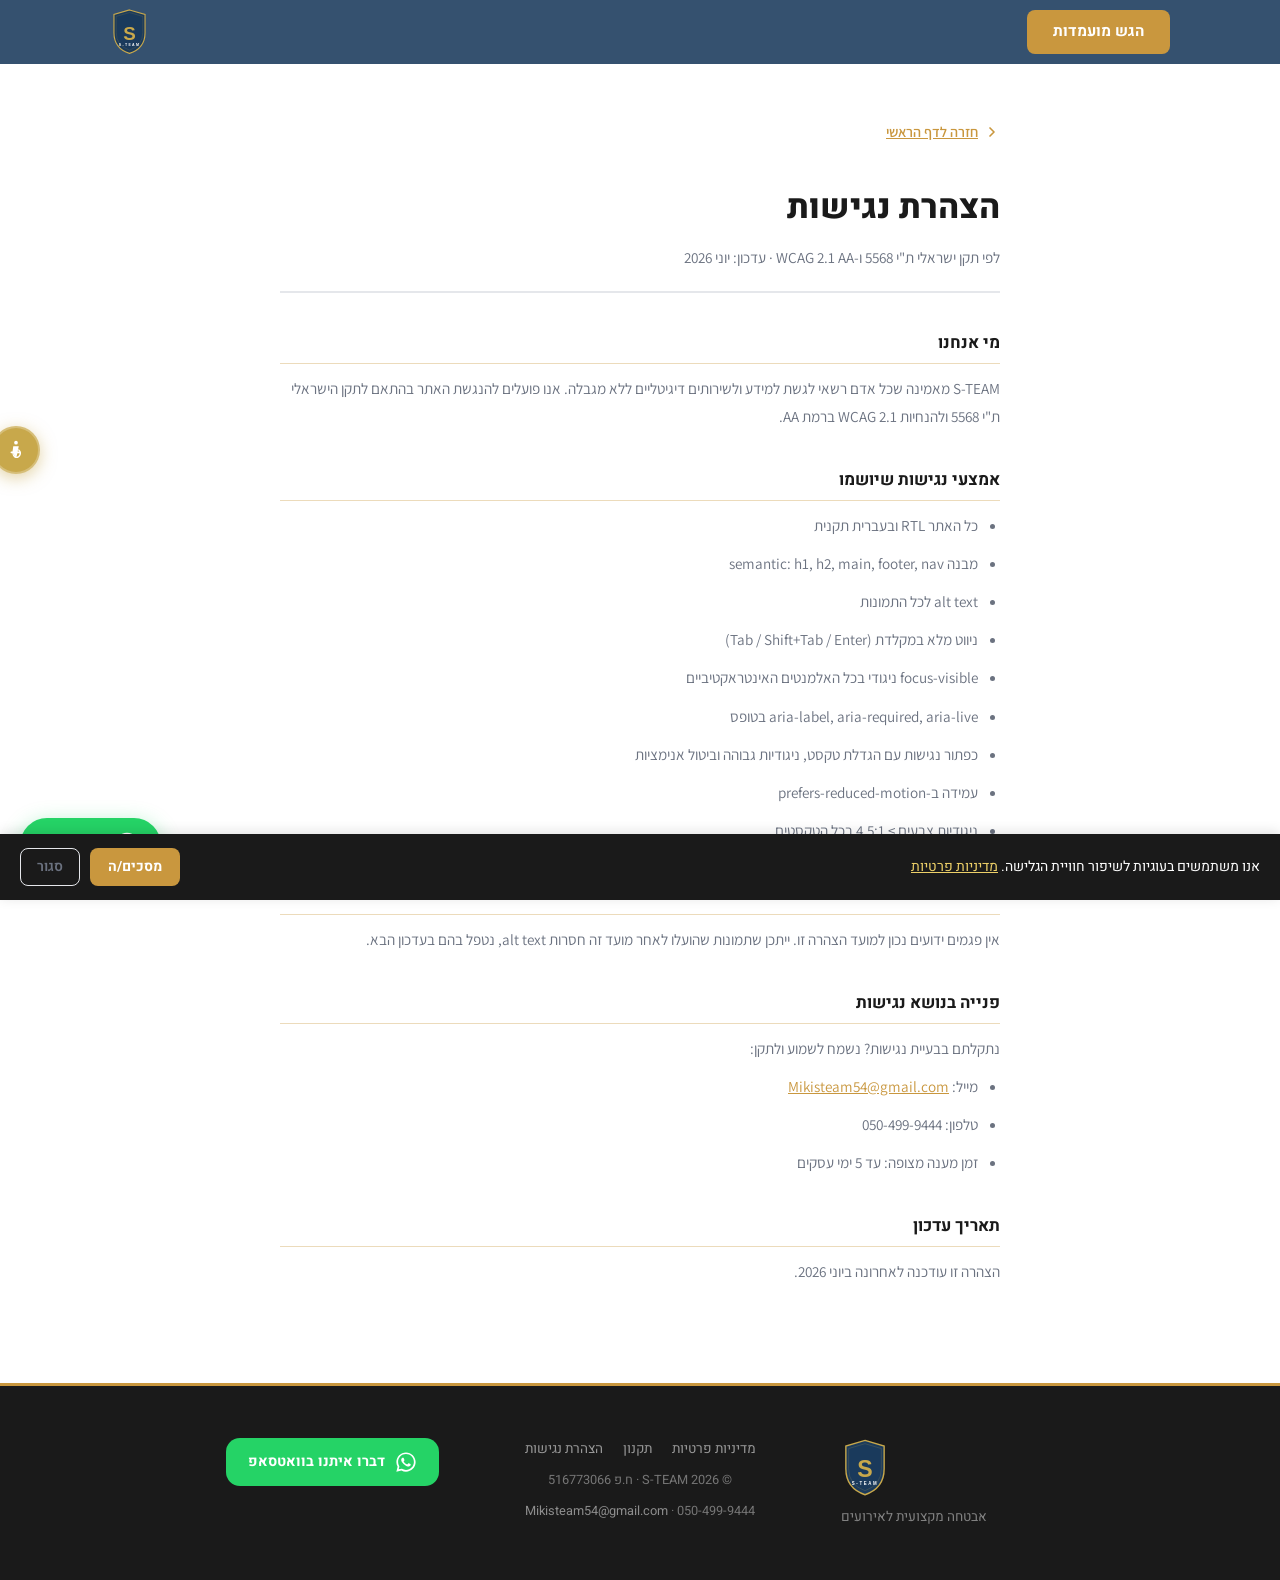
==== commit 74236e31: "Rebuild compliance pages with shared nav, footer, and legal styles - All three pages now share: stic" ====
--- a/accessibility.html
+++ b/accessibility.html
@@ -3,60 +3,160 @@
 <head>
   <meta charset="UTF-8">
   <meta name="viewport" content="width=device-width, initial-scale=1.0">
+  <meta name="description" content="הצהרת נגישות של S-TEAM לפי תקן ת״י 5568 ו-WCAG 2.1 AA">
   <title>הצהרת נגישות · S-TEAM</title>
   <link rel="preconnect" href="https://fonts.googleapis.com">
-  <link href="https://fonts.googleapis.com/css2?family=Assistant:wght@400;600;700&display=swap" rel="stylesheet">
+  <link rel="preconnect" href="https://fonts.gstatic.com" crossorigin>
+  <link href="https://fonts.googleapis.com/css2?family=Heebo:wght@300;400;600;700;800;900&family=Assistant:wght@400;600;700&display=swap" rel="stylesheet">
   <link rel="stylesheet" href="css/style.css">
-  <style>
-    .legal-page { max-width: 760px; margin: 60px auto; padding-inline: 20px; }
-    .legal-page h1 { font-size: 2rem; color: var(--color-primary); margin-bottom: 8px; }
-    .legal-page .meta { color: var(--color-text-muted); font-size: .875rem; margin-bottom: 40px; }
-    .legal-page h2 { font-size: 1.25rem; color: var(--color-primary); margin: 32px 0 10px; }
-    .legal-page p, .legal-page li { line-height: 1.75; margin-bottom: 10px; font-size: .95rem; }
-    .legal-page ul { padding-right: 20px; }
-    .back-link { display: inline-block; margin-bottom: 32px; color: var(--color-primary); font-weight: 600; }
-    .a11y-status { display: inline-block; padding: 4px 12px; border-radius: 100px; font-size: .8rem; font-weight: 700; }
-    .a11y-status--done { background: #E8F5E9; color: #1A7F37; }
-    .a11y-status--partial { background: #FFF9EC; color: #856404; }
-  </style>
 </head>
 <body>
-<main class="legal-page" id="main-content">
-  <a href="index.html" class="back-link">← חזרה לדף הראשי</a>
 
-  <h1>הצהרת נגישות</h1>
-  <p class="meta">לפי תקן ישראלי ת"י 5568 ו-WCAG 2.1 AA · עדכון: יוני 2026</p>
+<!-- COOKIE BANNER -->
+<div id="cookie-banner" class="cookie-banner" role="dialog" aria-label="הודעת עוגיות">
+  <p>אנו משתמשים בעוגיות לשיפור חוויית הגלישה. <a href="privacy.html">מדיניות פרטיות</a></p>
+  <div class="cookie-actions">
+    <button id="cookie-accept" class="btn btn--gold btn--sm">מסכים/ה</button>
+    <button id="cookie-decline" class="btn btn--ghost-sm">סגור</button>
+  </div>
+</div>
 
-  <h2>מי אנחנו</h2>
-  <p>S-TEAM מאמינה שכל אדם רשאי לגשת למידע ולשירותים דיגיטליים ללא מגבלה. אנו פועלים להנגשת האתר בהתאם לתקן הישראלי ת"י 5568 ולהנחיות WCAG 2.1 ברמת AA.</p>
+<!-- HEADER -->
+<header class="site-header">
+  <nav class="site-nav container" aria-label="ניווט ראשי">
+    <a href="index.html#hero-form" class="btn btn--gold header-cta">הגש מועמדות</a>
+    <a href="index.html" class="header-logo" aria-label="S-TEAM - חזרה לדף הראשי">
+      <img src="assets/logo.svg" alt="לוגו S-TEAM" class="logo-img">
+    </a>
+  </nav>
+</header>
 
-  <h2>אמצעי נגישות שיושמו</h2>
-  <ul>
-    <li><span class="a11y-status a11y-status--done">✓ בוצע</span> כל האתר RTL ובעברית תקנית</li>
-    <li><span class="a11y-status a11y-status--done">✓ בוצע</span> מבנה semantic: h1, h2, main, footer, nav</li>
-    <li><span class="a11y-status a11y-status--done">✓ בוצע</span> alt text לכל התמונות</li>
-    <li><span class="a11y-status a11y-status--done">✓ בוצע</span> ניווט מלא במקלדת (Tab / Shift+Tab / Enter)</li>
-    <li><span class="a11y-status a11y-status--done">✓ בוצע</span> focus-visible ניגודי בכל האלמנטים האינטראקטיביים</li>
-    <li><span class="a11y-status a11y-status--done">✓ בוצע</span> aria-label, aria-required, aria-live בטופס</li>
-    <li><span class="a11y-status a11y-status--done">✓ בוצע</span> כפתור הגדלת טקסט (A+)</li>
-    <li><span class="a11y-status a11y-status--done">✓ בוצע</span> עמידה ב-prefers-reduced-motion</li>
-    <li><span class="a11y-status a11y-status--done">✓ בוצע</span> ניגודיות צבעים ≥ 4.5:1 בכל הטקסטים</li>
-    <li><span class="a11y-status a11y-status--partial">⚡ חלקי</span> widget נגישות חיצוני (EqualWeb / UserWay), מתוכנן</li>
-  </ul>
+<!-- MAIN -->
+<main id="main-content">
+  <div class="legal-wrap">
 
-  <h2>פגמי נגישות ידועים</h2>
-  <p>אין פגמים ידועים נכון למועד הצהרה זו. ייתכן שתמונות שהועלו לאחר מועד זה חסרות alt text, נטפל בהם בעדכון הבא.</p>
+    <a href="index.html" class="legal-back">
+      <svg width="16" height="16" viewBox="0 0 24 24" fill="none" stroke="currentColor" stroke-width="2.5" stroke-linecap="round" stroke-linejoin="round" aria-hidden="true"><polyline points="9 18 15 12 9 6"/></svg>
+      חזרה לדף הראשי
+    </a>
 
-  <h2>פנייה בנושא נגישות</h2>
-  <p>נתקלתם בבעיית נגישות? נשמח לשמוע ולתקן:</p>
-  <ul>
-    <li>מייל: <a href="mailto:Mikisteam54@gmail.com">Mikisteam54@gmail.com</a></li>
-    <li>טלפון: 050-499-9444</li>
-    <li>זמן מענה מצופה: עד 5 ימי עסקים</li>
-  </ul>
+    <h1>הצהרת נגישות</h1>
+    <p class="legal-meta">לפי תקן ישראלי ת"י 5568 ו-WCAG 2.1 AA · עדכון: יוני 2026</p>
 
-  <h2>תאריך עדכון</h2>
-  <p>הצהרה זו עודכנה לאחרונה ביוני 2026.</p>
+    <h2>מי אנחנו</h2>
+    <p>S-TEAM מאמינה שכל אדם רשאי לגשת למידע ולשירותים דיגיטליים ללא מגבלה. אנו פועלים להנגשת האתר בהתאם לתקן הישראלי ת"י 5568 ולהנחיות WCAG 2.1 ברמת AA.</p>
+
+    <h2>אמצעי נגישות שיושמו</h2>
+    <ul>
+      <li>כל האתר RTL ובעברית תקנית</li>
+      <li>מבנה semantic: h1, h2, main, footer, nav</li>
+      <li>alt text לכל התמונות</li>
+      <li>ניווט מלא במקלדת (Tab / Shift+Tab / Enter)</li>
+      <li>focus-visible ניגודי בכל האלמנטים האינטראקטיביים</li>
+      <li>aria-label, aria-required, aria-live בטופס</li>
+      <li>כפתור נגישות עם הגדלת טקסט, ניגודיות גבוהה וביטול אנימציות</li>
+      <li>עמידה ב-prefers-reduced-motion</li>
+      <li>ניגודיות צבעים ≥ 4.5:1 בכל הטקסטים</li>
+    </ul>
+
+    <h2>פגמי נגישות ידועים</h2>
+    <p>אין פגמים ידועים נכון למועד הצהרה זו. ייתכן שתמונות שהועלו לאחר מועד זה חסרות alt text, נטפל בהם בעדכון הבא.</p>
+
+    <h2>פנייה בנושא נגישות</h2>
+    <p>נתקלתם בבעיית נגישות? נשמח לשמוע ולתקן:</p>
+    <ul>
+      <li>מייל: <a href="mailto:Mikisteam54@gmail.com">Mikisteam54@gmail.com</a></li>
+      <li>טלפון: 050-499-9444</li>
+      <li>זמן מענה מצופה: עד 5 ימי עסקים</li>
+    </ul>
+
+    <h2>תאריך עדכון</h2>
+    <p>הצהרה זו עודכנה לאחרונה ביוני 2026.</p>
+
+  </div>
 </main>
+
+<!-- FOOTER -->
+<footer class="site-footer" role="contentinfo">
+  <div class="container footer-inner">
+
+    <div class="footer-brand">
+      <img src="assets/logo.svg" alt="לוגו S-TEAM" class="footer-logo-img">
+      <p class="footer-tagline">אבטחה מקצועית לאירועים</p>
+    </div>
+
+    <div class="footer-center">
+      <nav class="footer-links" aria-label="קישורי תאימות">
+        <a href="privacy.html">מדיניות פרטיות</a>
+        <a href="terms.html">תקנון</a>
+        <a href="accessibility.html">הצהרת נגישות</a>
+      </nav>
+      <p class="footer-copy">© 2026 S-TEAM · ח.פ 516773066</p>
+      <p class="footer-copy"><a href="mailto:Mikisteam54@gmail.com">Mikisteam54@gmail.com</a> · 050-499-9444</p>
+    </div>
+
+    <div class="footer-contact">
+      <a href="https://wa.me/972504999444"
+         class="footer-wa-btn" target="_blank" rel="noopener noreferrer"
+         aria-label="פנה אלינו בוואטסאפ">
+        <svg xmlns="http://www.w3.org/2000/svg" viewBox="0 0 32 32" fill="white" width="22" height="22" aria-hidden="true" focusable="false">
+          <path d="M16 2C8.268 2 2 8.268 2 16c0 2.49.65 4.827 1.784 6.855L2 30l7.352-1.76A13.94 13.94 0 0016 30c7.732 0 14-6.268 14-14S23.732 2 16 2zm0 25.5a11.44 11.44 0 01-5.83-1.6l-.42-.25-4.36 1.04 1.07-4.24-.27-.44A11.46 11.46 0 014.5 16C4.5 9.596 9.596 4.5 16 4.5S27.5 9.596 27.5 16 22.404 27.5 16 27.5zm6.29-8.54c-.34-.17-2.02-1-2.34-1.11-.32-.11-.55-.17-.78.17-.23.34-.89 1.11-1.09 1.34-.2.23-.4.26-.74.09-.34-.17-1.44-.53-2.74-1.69-1.01-.9-1.7-2.01-1.9-2.35-.2-.34-.02-.52.15-.69.15-.15.34-.4.51-.6.17-.2.23-.34.34-.57.11-.23.06-.43-.03-.6-.09-.17-.78-1.89-1.07-2.59-.28-.68-.57-.59-.78-.6h-.67c-.23 0-.6.09-.91.43-.31.34-1.19 1.16-1.19 2.83s1.22 3.28 1.39 3.51c.17.23 2.4 3.67 5.82 5.14.81.35 1.44.56 1.93.72.81.26 1.55.22 2.13.13.65-.1 2.02-.82 2.3-1.62.28-.8.28-1.48.2-1.62-.09-.14-.32-.23-.66-.4z"/>
+        </svg>
+        דברו איתנו בוואטסאפ
+      </a>
+    </div>
+
+  </div>
+</footer>
+
+<!-- WHATSAPP FLOAT -->
+<a href="https://wa.me/972504999444"
+   class="wa-float" target="_blank" rel="noopener noreferrer"
+   aria-label="פנה אלינו בוואטסאפ" title="דברו איתנו בוואטסאפ">
+  <svg xmlns="http://www.w3.org/2000/svg" viewBox="0 0 32 32" fill="white" width="28" height="28" aria-hidden="true" focusable="false">
+    <path d="M16 2C8.268 2 2 8.268 2 16c0 2.49.65 4.827 1.784 6.855L2 30l7.352-1.76A13.94 13.94 0 0016 30c7.732 0 14-6.268 14-14S23.732 2 16 2zm0 25.5a11.44 11.44 0 01-5.83-1.6l-.42-.25-4.36 1.04 1.07-4.24-.27-.44A11.46 11.46 0 014.5 16C4.5 9.596 9.596 4.5 16 4.5S27.5 9.596 27.5 16 22.404 27.5 16 27.5zm6.29-8.54c-.34-.17-2.02-1-2.34-1.11-.32-.11-.55-.17-.78.17-.23.34-.89 1.11-1.09 1.34-.2.23-.4.26-.74.09-.34-.17-1.44-.53-2.74-1.69-1.01-.9-1.7-2.01-1.9-2.35-.2-.34-.02-.52.15-.69.15-.15.34-.4.51-.6.17-.2.23-.34.34-.57.11-.23.06-.43-.03-.6-.09-.17-.78-1.89-1.07-2.59-.28-.68-.57-.59-.78-.6h-.67c-.23 0-.6.09-.91.43-.31.34-1.19 1.16-1.19 2.83s1.22 3.28 1.39 3.51c.17.23 2.4 3.67 5.82 5.14.81.35 1.44.56 1.93.72.81.26 1.55.22 2.13.13.65-.1 2.02-.82 2.3-1.62.28-.8.28-1.48.2-1.62-.09-.14-.32-.23-.66-.4z"/>
+  </svg>
+  <span class="wa-label">דברו איתנו</span>
+</a>
+
+<!-- A11Y WIDGET -->
+<div class="a11y-widget" id="a11y-widget" dir="ltr">
+  <button class="a11y-toggle" id="a11y-toggle-btn"
+          aria-label="פתח אפשרויות נגישות"
+          aria-expanded="false"
+          aria-controls="a11y-panel">
+    <svg xmlns="http://www.w3.org/2000/svg" viewBox="0 0 24 24" width="22" height="22" fill="white" aria-hidden="true">
+      <circle cx="12" cy="4" r="2"/>
+      <path d="M9 8h6l-1.2 5.5H16a1 1 0 010 2h-2.5l-1 4a1 1 0 01-1 .8 1 1 0 01-1-.8l-1-4H7a1 1 0 010-2h1.2L9 8z"/>
+      <path d="M9 14.5A4.5 4.5 0 0012 20a4.5 4.5 0 003-8" fill="none" stroke="white" stroke-width="1.5" stroke-linecap="round"/>
+    </svg>
+  </button>
+  <div class="a11y-panel" id="a11y-panel"
+       role="region"
+       aria-label="אפשרויות נגישות"
+       hidden
+       dir="rtl">
+    <p class="a11y-panel-title">נגישות</p>
+    <button class="a11y-option" id="a11y-text-btn" aria-label="הגדלת גודל טקסט">
+      <span class="a11y-option-icon" aria-hidden="true">A+</span>
+      <span class="a11y-option-label">גודל טקסט</span>
+    </button>
+    <button class="a11y-option" id="a11y-contrast-btn" aria-label="ניגודיות גבוהה">
+      <span class="a11y-option-icon" aria-hidden="true">◑</span>
+      <span class="a11y-option-label">ניגודיות גבוהה</span>
+    </button>
+    <button class="a11y-option" id="a11y-anim-btn" aria-label="ביטול אנימציות">
+      <span class="a11y-option-icon" aria-hidden="true">⏸</span>
+      <span class="a11y-option-label">ביטול אנימציות</span>
+    </button>
+    <div class="a11y-option a11y-sr-info">
+      <span class="a11y-option-icon" aria-hidden="true">👁</span>
+      <span class="a11y-option-label">תואם קוראי מסך</span>
+    </div>
+  </div>
+</div>
+
+<script src="js/main.js"></script>
+<script src="js/accessibility.js"></script>
 </body>
 </html>
--- a/css/style.css
+++ b/css/style.css
@@ -29,10 +29,13 @@
   --shadow-md:    0 4px 20px rgba(0,0,0,0.10);
   --shadow-gold:  0 4px 24px rgba(201,151,62,0.28);
 
+  --navy:         #1A3A5C;
+  --brand-gold:   #C8A84B;
+
   --max-w:        1100px;
   --px:           20px;
   --section-py:   88px;
-  --header-h:     80px;
+  --header-h:     64px;
 }
 
 /* ---------- Reset ---------- */
@@ -162,19 +165,22 @@
 .cookie-actions { display: flex; gap: 10px; flex-shrink: 0; }
 .cookie-banner.hidden { display: none; }
 
-/* ---------- Header ---------- */
+/* ---------- Header / Nav ---------- */
 .site-header {
-  position: fixed;
+  position: sticky;
   top: 0;
-  inset-inline: 0;
-  z-index: 1000;
+  z-index: 100;
   height: var(--header-h);
-  background: #FFFFFF;
-  box-shadow: 0 2px 16px rgba(0,0,0,0.08);
-  transition: box-shadow .3s;
-}
-.site-header.scrolled { box-shadow: 0 2px 24px rgba(0,0,0,0.13); }
-.header-inner {
+  background: rgba(26, 58, 92, 0.88);
+  backdrop-filter: blur(10px);
+  -webkit-backdrop-filter: blur(10px);
+  transition: box-shadow .3s, background .3s;
+}
+.site-header.scrolled {
+  background: rgba(26, 58, 92, 0.97);
+  box-shadow: 0 2px 24px rgba(0,0,0,0.25);
+}
+.site-nav {
   display: flex;
   align-items: center;
   justify-content: space-between;
@@ -182,9 +188,9 @@
 }
 .header-logo { display: flex; align-items: center; text-decoration: none; }
 .logo-img {
-  height: 70px;
+  height: 48px;
   width: auto;
-  max-width: 220px;
+  max-width: 160px;
   object-fit: contain;
 }
 .header-cta { font-size: .95rem; }
@@ -196,7 +202,6 @@
   display: flex;
   align-items: center;
   overflow: hidden;
-  padding-top: var(--header-h);
 }
 
 /* וידאו */
@@ -834,12 +839,10 @@
 @media (min-width: 768px) { .footer-brand { align-items: flex-end; } }
 
 .footer-logo-img {
-  height: 56px;
+  height: 60px;
   width: auto;
   max-width: 180px;
   object-fit: contain;
-  filter: brightness(0) invert(1);
-  opacity: .85;
 }
 .footer-tagline { font-size: .85rem; color: rgba(255,255,255,0.45); }
 
@@ -929,13 +932,13 @@
   width: 48px;
   height: 48px;
   border-radius: 50%;
-  background: var(--gold);
+  background: #C8A84B;
   color: #fff;
-  border: none;
-  font-size: 1.5rem;
+  border: 2px solid rgba(255,255,255,0.25);
+  font-size: 1rem;
   line-height: 1;
   cursor: pointer;
-  box-shadow: 0 4px 16px rgba(201,151,62,0.45);
+  box-shadow: 0 4px 16px rgba(200,168,75,0.5);
   display: flex;
   align-items: center;
   justify-content: center;
@@ -943,7 +946,7 @@
   flex-shrink: 0;
   margin-left: -8px;
 }
-.a11y-toggle:hover { transform: scale(1.1); box-shadow: 0 6px 22px rgba(201,151,62,0.55); }
+.a11y-toggle:hover { transform: scale(1.1); box-shadow: 0 6px 22px rgba(200,168,75,0.65); }
 
 .a11y-panel {
   background: var(--bg);
@@ -1012,11 +1015,46 @@
 }
 body.no-animations .fade-in { opacity: 1 !important; transform: none !important; }
 
+/* ---------- Trust Strip ---------- */
+.trust-strip {
+  background: var(--navy);
+  padding-block: var(--section-py);
+}
+.trust-title {
+  color: #fff;
+}
+.trust-title::after {
+  background: var(--brand-gold);
+}
+.trust-tags {
+  display: flex;
+  flex-wrap: wrap;
+  gap: 10px;
+  justify-content: center;
+}
+.trust-tag {
+  display: inline-block;
+  background: transparent;
+  border: 1px solid var(--brand-gold);
+  color: #fff;
+  border-radius: 20px;
+  padding: 8px 20px;
+  font-size: .875rem;
+  font-weight: 500;
+  font-family: var(--font);
+  transition: background .2s, color .2s;
+  cursor: default;
+}
+.trust-tag:hover {
+  background: rgba(200, 168, 75, 0.18);
+  color: var(--brand-gold);
+}
+
 /* ---------- Mobile ---------- */
 @media (max-width: 768px) {
-  :root { --header-h: 68px; --section-py: 64px; }
-
-  .logo-img { height: 60px; }
+  :root { --header-h: 64px; --section-py: 64px; }
+
+  .logo-img { height: 40px; }
 
   .hero-inner {
     flex-direction: column;
@@ -1050,3 +1088,62 @@
 }
 body.text-lg { font-size: 1.1rem; }
 body.text-xl { font-size: 1.22rem; }
+
+/* ---------- Legal Pages ---------- */
+.legal-wrap {
+  max-width: 760px;
+  margin-inline: auto;
+  padding-block: 56px 88px;
+  padding-inline: var(--px);
+  font-family: 'Assistant', var(--font);
+}
+.legal-back {
+  display: inline-flex;
+  align-items: center;
+  gap: 6px;
+  margin-bottom: 36px;
+  color: var(--gold);
+  font-weight: 600;
+  font-size: .9rem;
+  text-decoration: none;
+  transition: color .2s;
+}
+.legal-back:hover { color: var(--gold-light); }
+.legal-wrap h1 {
+  font-size: clamp(1.55rem, 4vw, 2.1rem);
+  font-weight: 800;
+  color: var(--text);
+  margin-bottom: 8px;
+  font-family: 'Heebo', var(--font);
+}
+.legal-meta {
+  color: var(--text-muted);
+  font-size: .875rem;
+  margin-bottom: 36px;
+  padding-bottom: 20px;
+  border-bottom: 2px solid var(--border);
+}
+.legal-wrap h2 {
+  font-size: 1.05rem;
+  font-weight: 700;
+  color: var(--text);
+  margin-top: 36px;
+  margin-bottom: 10px;
+  padding-bottom: 6px;
+  border-bottom: 1px solid var(--gold-border);
+  font-family: 'Heebo', var(--font);
+}
+.legal-wrap p,
+.legal-wrap li {
+  line-height: 1.85;
+  margin-bottom: 10px;
+  font-size: .95rem;
+  color: var(--text-muted);
+}
+.legal-wrap strong { color: var(--text); }
+.legal-wrap ul {
+  padding-right: 22px;
+  margin-bottom: 14px;
+}
+.legal-wrap a { color: var(--gold); text-decoration: underline; }
+.legal-wrap a:hover { color: var(--gold-light); }
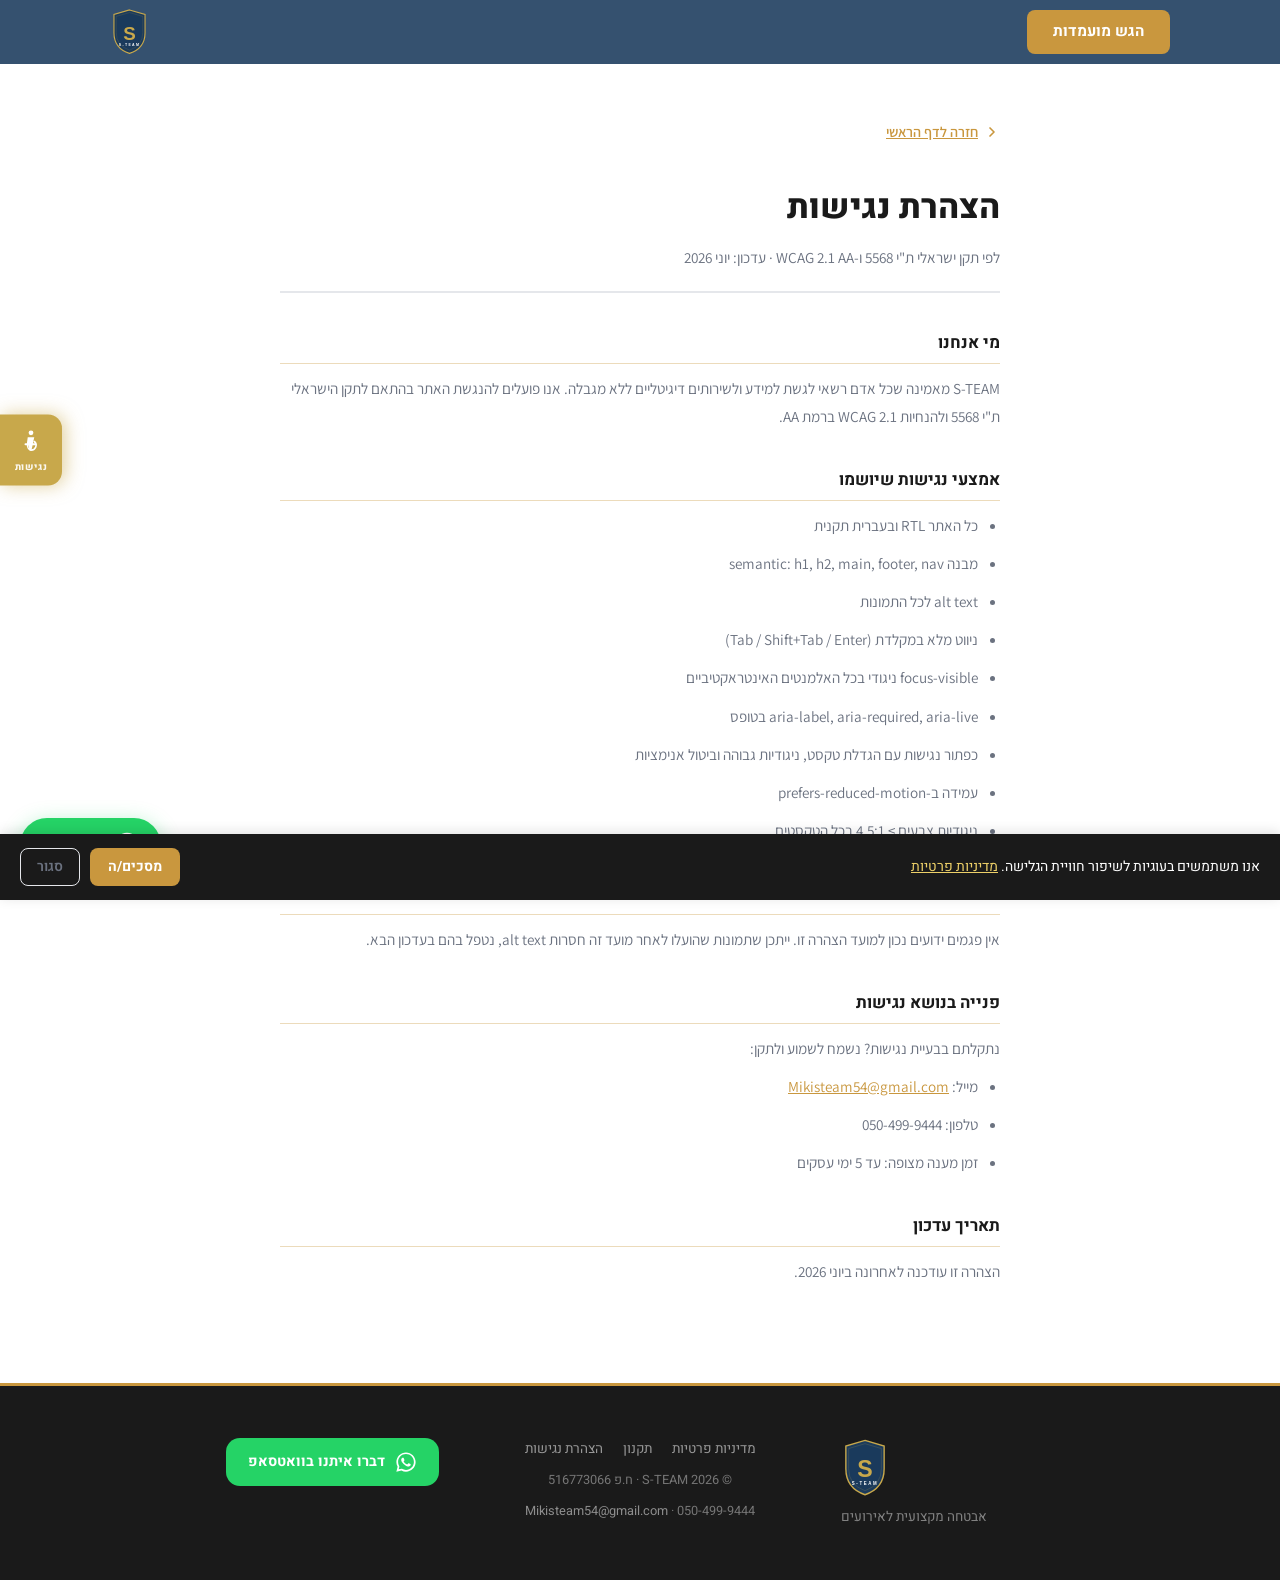
==== commit e201cc42: "Accessibility widget: bigger button, working functions, ת"י 5568 compliance - Toggle button enlarged" ====
--- a/accessibility.html
+++ b/accessibility.html
@@ -122,36 +122,42 @@
 <!-- A11Y WIDGET -->
 <div class="a11y-widget" id="a11y-widget" dir="ltr">
   <button class="a11y-toggle" id="a11y-toggle-btn"
-          aria-label="פתח אפשרויות נגישות"
+          aria-label="הגדרות נגישות"
           aria-expanded="false"
-          aria-controls="a11y-panel">
-    <svg xmlns="http://www.w3.org/2000/svg" viewBox="0 0 24 24" width="22" height="22" fill="white" aria-hidden="true">
-      <circle cx="12" cy="4" r="2"/>
+          aria-controls="a11y-panel"
+          aria-haspopup="true">
+    <svg xmlns="http://www.w3.org/2000/svg" viewBox="0 0 24 24" width="26" height="26" fill="white" aria-hidden="true" focusable="false">
+      <circle cx="12" cy="4" r="2.2"/>
       <path d="M9 8h6l-1.2 5.5H16a1 1 0 010 2h-2.5l-1 4a1 1 0 01-1 .8 1 1 0 01-1-.8l-1-4H7a1 1 0 010-2h1.2L9 8z"/>
       <path d="M9 14.5A4.5 4.5 0 0012 20a4.5 4.5 0 003-8" fill="none" stroke="white" stroke-width="1.5" stroke-linecap="round"/>
     </svg>
+    <span class="a11y-toggle-text" aria-hidden="true">נגישות</span>
   </button>
   <div class="a11y-panel" id="a11y-panel"
        role="region"
-       aria-label="אפשרויות נגישות"
+       aria-labelledby="a11y-panel-heading"
        hidden
        dir="rtl">
-    <p class="a11y-panel-title">נגישות</p>
-    <button class="a11y-option" id="a11y-text-btn" aria-label="הגדלת גודל טקסט">
+    <h2 class="a11y-panel-title" id="a11y-panel-heading">נגישות</h2>
+    <button class="a11y-option" id="a11y-text-btn" aria-label="גודל טקסט: רגיל — לחץ לשינוי" aria-pressed="false">
       <span class="a11y-option-icon" aria-hidden="true">A+</span>
-      <span class="a11y-option-label">גודל טקסט</span>
+      <span class="a11y-option-label">גודל טקסט: רגיל</span>
     </button>
-    <button class="a11y-option" id="a11y-contrast-btn" aria-label="ניגודיות גבוהה">
+    <button class="a11y-option" id="a11y-contrast-btn" aria-label="ניגודיות גבוהה" aria-pressed="false">
       <span class="a11y-option-icon" aria-hidden="true">◑</span>
       <span class="a11y-option-label">ניגודיות גבוהה</span>
     </button>
-    <button class="a11y-option" id="a11y-anim-btn" aria-label="ביטול אנימציות">
+    <button class="a11y-option" id="a11y-anim-btn" aria-label="ביטול אנימציות" aria-pressed="false">
       <span class="a11y-option-icon" aria-hidden="true">⏸</span>
       <span class="a11y-option-label">ביטול אנימציות</span>
     </button>
-    <div class="a11y-option a11y-sr-info">
-      <span class="a11y-option-icon" aria-hidden="true">👁</span>
-      <span class="a11y-option-label">תואם קוראי מסך</span>
+    <button class="a11y-option" id="a11y-reset-btn" aria-label="איפוס הגדרות נגישות">
+      <span class="a11y-option-icon" aria-hidden="true">↺</span>
+      <span class="a11y-option-label">איפוס הגדרות</span>
+    </button>
+    <div class="a11y-option a11y-sr-info" role="note">
+      <span class="a11y-option-icon" aria-hidden="true">♿</span>
+      <span class="a11y-option-label">תואם NVDA, JAWS, VoiceOver</span>
     </div>
   </div>
 </div>
--- a/css/style.css
+++ b/css/style.css
@@ -925,86 +925,146 @@
   z-index: 8000;
   display: flex;
   align-items: center;
-  gap: 0;
-}
-
+}
+
+/* Tab shape stuck to left edge */
 .a11y-toggle {
-  width: 48px;
-  height: 48px;
-  border-radius: 50%;
+  display: flex;
+  flex-direction: column;
+  align-items: center;
+  justify-content: center;
+  gap: 5px;
+  padding: 14px 14px 12px;
+  min-width: 62px;
   background: #C8A84B;
   color: #fff;
-  border: 2px solid rgba(255,255,255,0.25);
-  font-size: 1rem;
-  line-height: 1;
+  border: none;
+  border-radius: 0 14px 14px 0;
   cursor: pointer;
-  box-shadow: 0 4px 16px rgba(200,168,75,0.5);
-  display: flex;
-  align-items: center;
-  justify-content: center;
-  transition: transform .2s, box-shadow .2s;
+  box-shadow: 3px 0 18px rgba(200,168,75,0.55);
+  transition: min-width .2s ease, box-shadow .2s;
   flex-shrink: 0;
-  margin-left: -8px;
-}
-.a11y-toggle:hover { transform: scale(1.1); box-shadow: 0 6px 22px rgba(200,168,75,0.65); }
+}
+.a11y-toggle:hover,
+.a11y-toggle[aria-expanded="true"] {
+  min-width: 70px;
+  box-shadow: 4px 0 24px rgba(200,168,75,0.7);
+}
+.a11y-toggle:focus-visible {
+  outline: 3px solid #fff;
+  outline-offset: -4px;
+  border-radius: 0 14px 14px 0;
+}
+.a11y-toggle-text {
+  font-size: .6rem;
+  font-weight: 800;
+  letter-spacing: .8px;
+  font-family: var(--font);
+  color: rgba(255,255,255,0.92);
+  white-space: nowrap;
+}
 
 .a11y-panel {
   background: var(--bg);
   border: 1px solid var(--border);
   border-radius: var(--radius-md);
-  box-shadow: var(--shadow-md);
-  padding: 14px;
-  min-width: 190px;
-  margin-left: 10px;
+  box-shadow: 0 8px 32px rgba(0,0,0,0.18);
+  padding: 16px;
+  min-width: 220px;
+  margin-left: 12px;
 }
 .a11y-panel[hidden] { display: none; }
 
 .a11y-panel-title {
-  font-size: .78rem;
+  font-size: .82rem;
   font-weight: 700;
-  color: var(--text-muted);
-  margin-bottom: 10px;
-  padding-bottom: 8px;
-  border-bottom: 1px solid var(--border);
+  color: var(--text);
+  margin: 0 0 12px;
+  padding-bottom: 10px;
+  border-bottom: 2px solid #C8A84B;
   text-align: right;
+  letter-spacing: .2px;
 }
 
 .a11y-option {
   display: flex;
   align-items: center;
-  gap: 9px;
+  gap: 10px;
   width: 100%;
-  padding: 9px 11px;
+  padding: 11px 13px;
   border: 1px solid var(--border);
   border-radius: var(--radius-sm);
   background: var(--bg);
   cursor: pointer;
   font-family: var(--font);
-  font-size: .85rem;
+  font-size: .875rem;
   color: var(--text);
-  margin-bottom: 7px;
+  margin-bottom: 8px;
   text-align: right;
   transition: background .15s, border-color .15s;
+  min-height: 44px;
 }
 .a11y-option:last-child { margin-bottom: 0; }
-.a11y-option:hover { background: var(--bg-alt); border-color: var(--gold-border); }
-.a11y-option.active { background: var(--gold-bg); border-color: var(--gold); color: var(--gold); font-weight: 700; }
-.a11y-option-icon { font-size: 1rem; flex-shrink: 0; }
+.a11y-option:hover { background: var(--bg-alt); border-color: #C8A84B; }
+.a11y-option.active {
+  background: rgba(200,168,75,0.12);
+  border-color: #C8A84B;
+  color: #7a5f1a;
+  font-weight: 700;
+}
+.a11y-option:focus-visible { outline: 2px solid #C8A84B; outline-offset: 2px; }
+.a11y-option-icon { font-size: 1.1rem; flex-shrink: 0; }
 .a11y-option-label { font-weight: 600; flex: 1; }
-.a11y-sr-info { cursor: default; }
-.a11y-sr-info:hover { background: var(--bg); border-color: var(--border); }
-
-/* High contrast mode */
+.a11y-sr-info { cursor: default; color: var(--text-muted); font-size: .82rem; }
+.a11y-sr-info:hover { background: var(--bg); border-color: var(--border); color: var(--text-muted); }
+
+/* High contrast mode — comprehensive */
 body.high-contrast {
-  --bg: #000;
-  --bg-alt: #111;
-  --text: #fff;
-  --text-muted: #ccc;
-  --text-dim: #aaa;
-  --border: #555;
-}
-body.high-contrast .site-header { background: #000 !important; }
-body.high-contrast .hero-form { background: rgba(0,0,0,0.95); }
+  --bg:         #000000;
+  --bg-alt:     #111111;
+  --text:       #FFFFFF;
+  --text-muted: #DDDDDD;
+  --text-dim:   #BBBBBB;
+  --border:     #666666;
+  --gold-bg:    rgba(255,220,80,0.15);
+  --gold-border: rgba(255,220,80,0.7);
+}
+body.high-contrast .site-header { background: rgba(0,0,0,0.98) !important; }
+body.high-contrast .hero-overlay { background: rgba(0,0,0,0.80) !important; }
+body.high-contrast .hero-form   { background: rgba(0,0,0,0.97) !important; }
+body.high-contrast .hero-stats  { background: rgba(0,0,0,0.88) !important; border-color: rgba(255,220,80,0.5) !important; }
+body.high-contrast .hero-badge  { background: rgba(255,220,80,0.2) !important; border-color: rgba(255,220,80,0.7) !important; }
+body.high-contrast .hf-input    { background: rgba(255,255,255,0.1) !important; border-color: #888 !important; color: #fff !important; }
+body.high-contrast .benefit-card,
+body.high-contrast .domain-card,
+body.high-contrast .req-block,
+body.high-contrast .faq-item    { background: #111 !important; border-color: #666 !important; }
+body.high-contrast .card-icon   { background: #222 !important; border-color: #666 !important; }
+body.high-contrast .full-form   { background: #111 !important; border-color: #666 !important; }
+body.high-contrast .form-input  { background: #111 !important; border-color: #666 !important; color: #fff !important; }
+body.high-contrast .faq-q       { color: #fff !important; }
+body.high-contrast .faq-q:hover { background: #1a1a1a !important; }
+body.high-contrast .faq-a       { color: #ddd !important; border-color: #555 !important; }
+body.high-contrast .trust-strip { background: #000 !important; }
+body.high-contrast .site-footer { border-top-color: #FFD700 !important; }
+body.high-contrast .cookie-banner { background: #000 !important; border-top: 1px solid #555; }
+body.high-contrast a                { color: #FFD700 !important; }
+body.high-contrast .gold-text       { color: #FFD700 !important; }
+body.high-contrast .btn--gold       { background: #FFD700 !important; color: #000 !important; box-shadow: none !important; }
+body.high-contrast .btn--ghost-sm   { border-color: #888 !important; color: #ddd !important; }
+body.high-contrast .req-icon--check { color: #7CFC00 !important; }
+body.high-contrast .req-icon--star  { color: #FFD700 !important; }
+body.high-contrast .section-title   { color: #fff !important; }
+body.high-contrast .trust-title     { color: #FFD700 !important; }
+body.high-contrast .trust-tag       { border-color: #FFD700 !important; color: #fff !important; }
+body.high-contrast .a11y-toggle     { background: #FFD700 !important; }
+body.high-contrast .a11y-toggle svg { fill: #000 !important; stroke: #000 !important; }
+body.high-contrast .a11y-toggle-text { color: #000 !important; }
+body.high-contrast .a11y-panel      { background: #111 !important; border-color: #666 !important; }
+body.high-contrast .a11y-option     { background: #1a1a1a !important; border-color: #555 !important; color: #fff !important; }
+body.high-contrast .a11y-option.active { background: rgba(255,220,80,0.15) !important; border-color: #FFD700 !important; color: #FFD700 !important; }
+body.high-contrast .legal-wrap h1,
+body.high-contrast .legal-wrap h2   { color: #fff !important; border-color: rgba(255,220,80,0.5) !important; }
 
 /* No animations mode */
 body.no-animations *,
